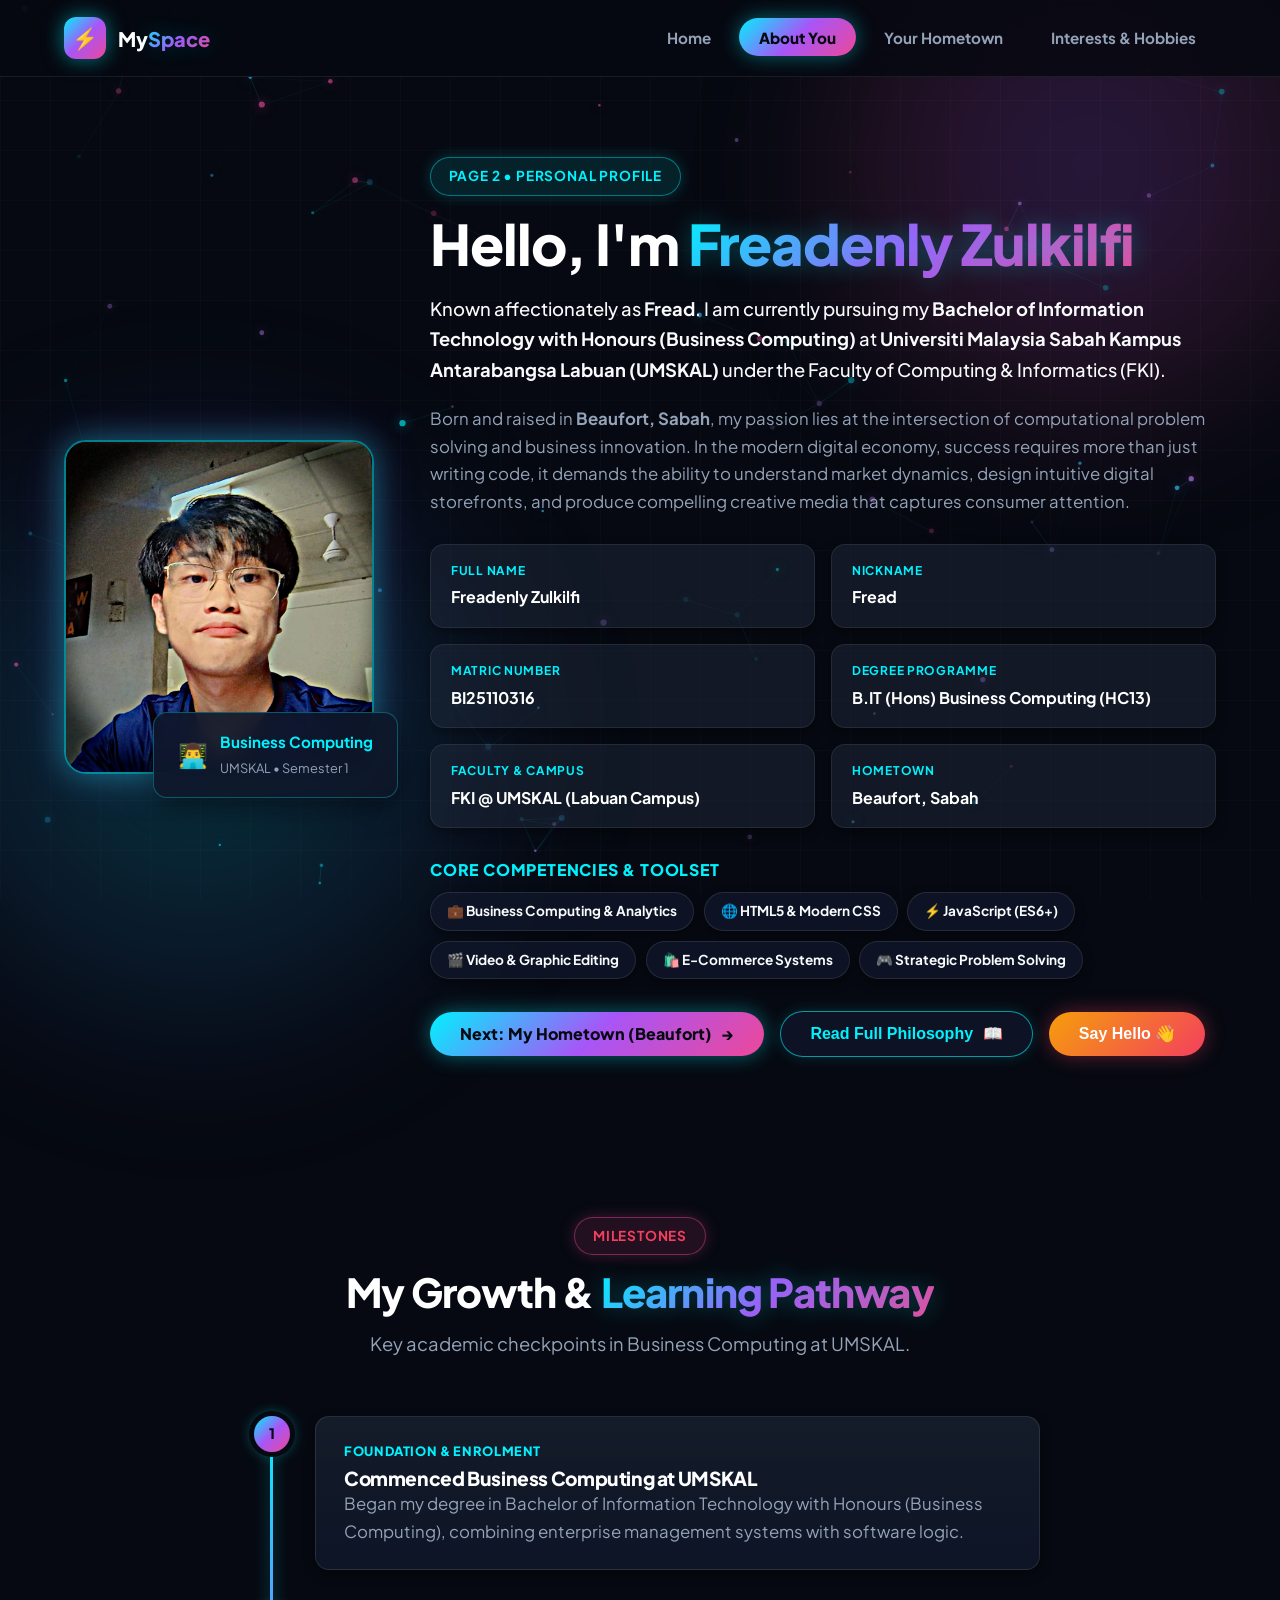
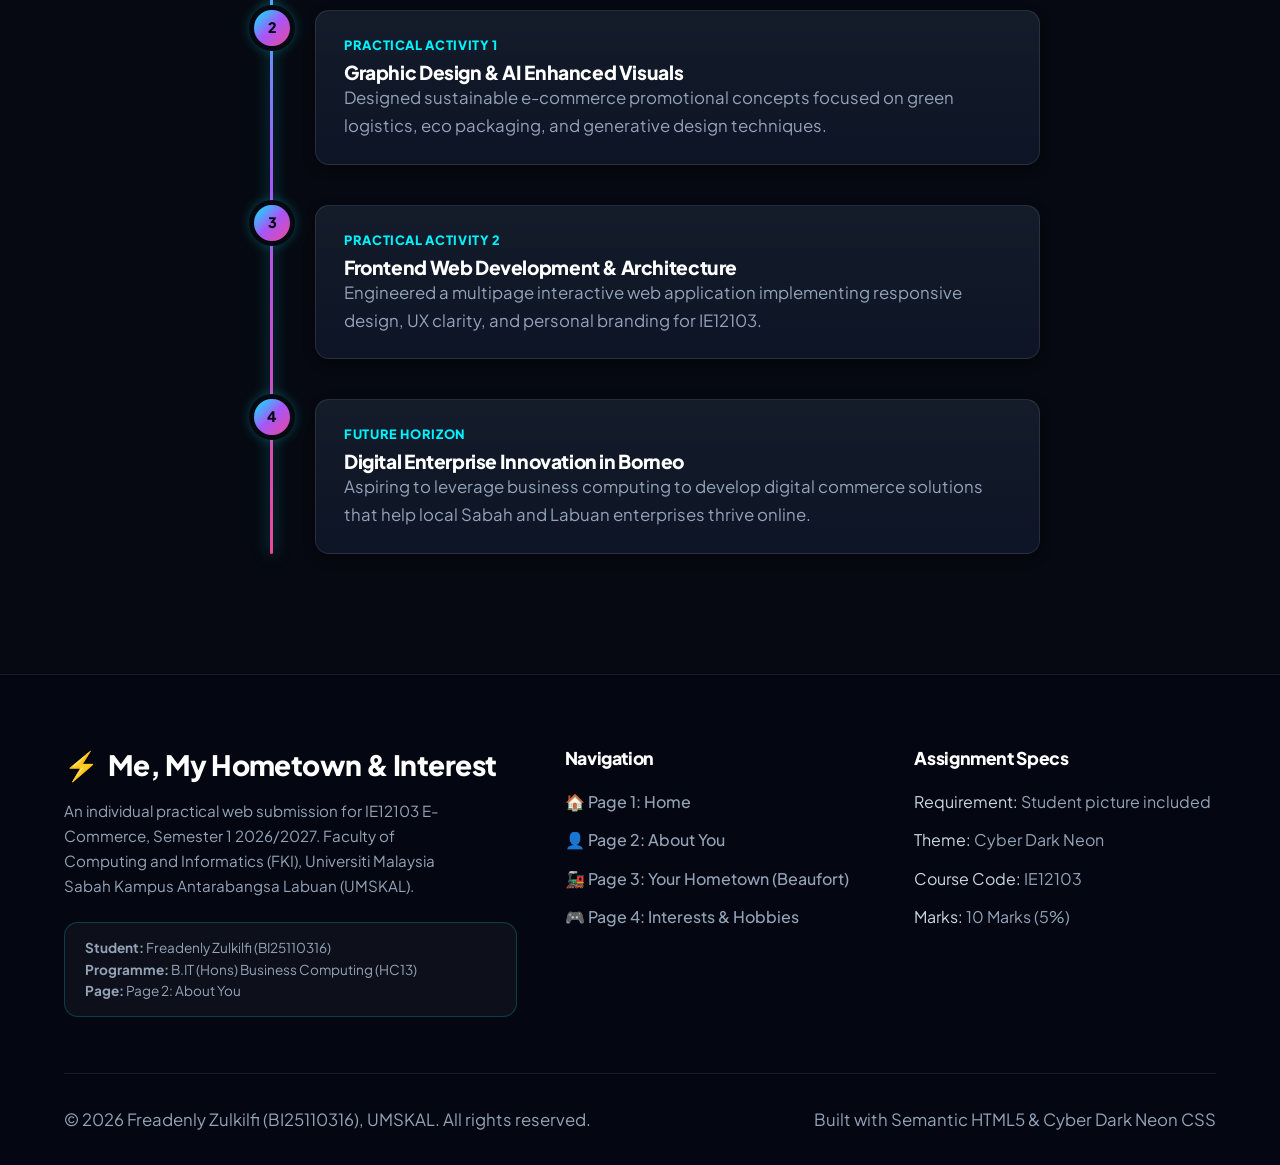
==== about.html @ 7369e057 "feat: resize profile photo to compact modern size, add live interactive cyber particle & constellati" ====
<!DOCTYPE html>
<html lang="en">
<head>
  <meta charset="UTF-8">
  <meta name="viewport" content="width=device-width, initial-scale=1.0">
  <title>About You | Me, My Hometown and Interest: IE12103</title>
  <link rel="stylesheet" href="css/styles.css">
  <link rel="preconnect" href="https://fonts.googleapis.com">
  <link rel="preconnect" href="https://fonts.gstatic.com" crossorigin>
  <link href="https://fonts.googleapis.com/css2?family=Plus+Jakarta+Sans:wght@400;600;700;800&family=Inter:wght@400;500;600;700&display=swap" rel="stylesheet">
</head>
<body>
  <canvas id="cyberCanvas"></canvas>
  <div class="cyber-grid-overlay"></div>

  <!-- Navigation Bar -->
  <header class="site-header">
    <div class="container navbar">
      <a href="index.html" class="brand-logo">
        <span class="logo-icon">⚡</span>
        <span>My<span class="text-gradient">Space</span></span>
      </a>

      <button class="mobile-menu-btn" id="mobileMenuBtn" aria-label="Toggle navigation">☰</button>

      <ul class="nav-links" id="navLinks">
        <li><a href="index.html" class="nav-link">Home</a></li>
        <li><a href="about.html" class="nav-link active">About You</a></li>
        <li><a href="hometown.html" class="nav-link">Your Hometown</a></li>
        <li><a href="hobbies.html" class="nav-link">Interests & Hobbies</a></li>
      </ul>
    </div>
  </header>

  <main>
    <!-- About You Hero Section -->
    <section class="section">
      <div class="container about-hero">
        <!-- Student Photo (Explicit Rubric Requirement) -->
        <div class="about-photo-wrapper">
          <div class="about-photo-frame">
            <img src="images/profile.jpg" alt="Freadenly Zulkilfi Profile Picture" width="480" height="480">
          </div>
          <div class="about-badge-card">
            <span style="font-size: 1.5rem;">👨‍💻</span>
            <div>
              <strong style="font-size: 0.95rem; display: block; color: var(--neon-cyan);">Business Computing</strong>
              <span style="font-size: 0.8rem; color: var(--text-muted);">UMSKAL • Semester 1</span>
            </div>
          </div>
        </div>

        <!-- Student Story & Details -->
        <div class="about-info-content">
          <span class="badge">Page 2 • Personal Profile</span>
          <h1 style="margin: 0.75rem 0 1rem;">Hello, I'm <span class="text-gradient">Freadenly Zulkilfi</span></h1>
          <p style="font-size: 1.15rem; color: var(--text-main); font-weight: 500; margin-bottom: 1.25rem;">
            Known affectionately as <strong>Fread</strong>. I am currently pursuing my <strong>Bachelor of Information Technology with Honours (Business Computing)</strong> 
            at <strong>Universiti Malaysia Sabah Kampus Antarabangsa Labuan (UMSKAL)</strong> under the Faculty of Computing & Informatics (FKI).
          </p>

          <p style="margin-bottom: 1.5rem;">
            Born and raised in <strong>Beaufort, Sabah</strong>, my passion lies at the intersection of computational problem solving and business innovation. 
            In the modern digital economy, success requires more than just writing code, it demands the ability to understand market dynamics, design intuitive digital storefronts, 
            and produce compelling creative media that captures consumer attention.
          </p>

          <!-- Key Student Academic Information Pills -->
          <div class="info-pills">
            <div class="info-pill-item">
              <span class="label">Full Name</span>
              <span class="value">Freadenly Zulkilfi</span>
            </div>
            <div class="info-pill-item">
              <span class="label">Nickname</span>
              <span class="value">Fread</span>
            </div>
            <div class="info-pill-item">
              <span class="label">Matric Number</span>
              <span class="value">BI25110316</span>
            </div>
            <div class="info-pill-item">
              <span class="label">Degree Programme</span>
              <span class="value">B.IT (Hons) Business Computing (HC13)</span>
            </div>
            <div class="info-pill-item">
              <span class="label">Faculty & Campus</span>
              <span class="value">FKI @ UMSKAL (Labuan Campus)</span>
            </div>
            <div class="info-pill-item">
              <span class="label">Hometown</span>
              <span class="value">Beaufort, Sabah</span>
            </div>
          </div>

          <!-- Skills & Toolset Badges -->
          <div style="margin-bottom: 2rem;">
            <h4 style="font-size: 1rem; text-transform: uppercase; letter-spacing: 0.05em; color: var(--neon-cyan); margin-bottom: 0.5rem;">Core Competencies & Toolset</h4>
            <div class="skills-tags">
              <span class="skill-tag">💼 Business Computing & Analytics</span>
              <span class="skill-tag">🌐 HTML5 & Modern CSS</span>
              <span class="skill-tag">⚡ JavaScript (ES6+)</span>
              <span class="skill-tag">🎬 Video & Graphic Editing</span>
              <span class="skill-tag">🛍️ E-Commerce Systems</span>
              <span class="skill-tag">🎮 Strategic Problem Solving</span>
            </div>
          </div>

          <!-- Interactive Action Buttons -->
          <div class="btn-group">
            <a href="hometown.html" class="btn btn-primary">
              <span>Next: My Hometown (Beaufort)</span>
              <span>→</span>
            </a>
            <button class="btn btn-secondary" data-modal-target="studentBioModal">
              <span>Read Full Philosophy</span>
              <span>📖</span>
            </button>
            <button class="btn btn-coral" data-toast="Hello from Freadenly! Proceed to Page 3 to see Beaufort, Sabah.">
              <span>Say Hello 👋</span>
            </button>
          </div>
        </div>
      </div>
    </section>

    <!-- Academic Pathway at UMSKAL -->
    <section class="section">
      <div class="container">
        <div class="section-header">
          <span class="badge badge-coral">Milestones</span>
          <h2>My Growth & <span class="text-gradient">Learning Pathway</span></h2>
          <p>Key academic checkpoints in Business Computing at UMSKAL.</p>
        </div>

        <div class="timeline">
          <div class="timeline-item">
            <div class="timeline-icon">1</div>
            <div class="timeline-card">
              <div class="year">Foundation & Enrolment</div>
              <h4>Commenced Business Computing at UMSKAL</h4>
              <p>Began my degree in Bachelor of Information Technology with Honours (Business Computing), combining enterprise management systems with software logic.</p>
            </div>
          </div>

          <div class="timeline-item">
            <div class="timeline-icon">2</div>
            <div class="timeline-card">
              <div class="year">Practical Activity 1</div>
              <h4>Graphic Design & AI Enhanced Visuals</h4>
              <p>Designed sustainable e-commerce promotional concepts focused on green logistics, eco packaging, and generative design techniques.</p>
            </div>
          </div>

          <div class="timeline-item">
            <div class="timeline-icon">3</div>
            <div class="timeline-card">
              <div class="year">Practical Activity 2</div>
              <h4>Frontend Web Development & Architecture</h4>
              <p>Engineered a multipage interactive web application implementing responsive design, UX clarity, and personal branding for IE12103.</p>
            </div>
          </div>

          <div class="timeline-item">
            <div class="timeline-icon">4</div>
            <div class="timeline-card">
              <div class="year">Future Horizon</div>
              <h4>Digital Enterprise Innovation in Borneo</h4>
              <p>Aspiring to leverage business computing to develop digital commerce solutions that help local Sabah and Labuan enterprises thrive online.</p>
            </div>
          </div>
        </div>
      </div>
    </section>
  </main>

  <!-- Interactive Modal for Full Philosophy -->
  <div class="modal-overlay" id="studentBioModal">
    <div class="modal-content">
      <button class="modal-close-btn" aria-label="Close modal">×</button>
      <span class="badge badge-cyan">Personal Philosophy</span>
      <h3 style="margin: 1rem 0 0.75rem;">Business Computing Vision</h3>
      <p style="margin-bottom: 1rem; color: var(--text-muted);">
        "Technology achieves its highest value when it directly solves human needs and empowers economic opportunities."
      </p>
      <p style="margin-bottom: 1.5rem; color: var(--text-muted);">
        As a Business Computing student at UMSKAL, I believe that building exceptional e-commerce platforms is about fusing efficient technical code with compelling visual design and intuitive user flows.
      </p>
      <div class="btn-group">
        <a href="hometown.html" class="btn btn-primary btn-sm">Proceed to Hometown Page</a>
        <button class="btn btn-secondary btn-sm" data-modal-close>Close</button>
      </div>
    </div>
  </div>

  <!-- Global Footer -->
  <footer class="site-footer">
    <div class="container">
      <div class="footer-grid">
        <div class="footer-brand">
          <h3><span>⚡</span> Me, My Hometown & Interest</h3>
          <p>
            An individual practical web submission for IE12103 E-Commerce, Semester 1 2026/2027. 
            Faculty of Computing and Informatics (FKI), Universiti Malaysia Sabah Kampus Antarabangsa Labuan (UMSKAL).
          </p>
          <div class="footer-meta-pill">
            <strong>Student:</strong> Freadenly Zulkilfi (BI25110316)<br>
            <strong>Programme:</strong> B.IT (Hons) Business Computing (HC13)<br>
            <strong>Page:</strong> Page 2: About You
          </div>
        </div>

        <div class="footer-col">
          <h4>Navigation</h4>
          <ul class="footer-links">
            <li><a href="index.html">🏠 Page 1: Home</a></li>
            <li><a href="about.html">👤 Page 2: About You</a></li>
            <li><a href="hometown.html">🚂 Page 3: Your Hometown (Beaufort)</a></li>
            <li><a href="hobbies.html">🎮 Page 4: Interests & Hobbies</a></li>
          </ul>
        </div>

        <div class="footer-col">
          <h4>Assignment Specs</h4>
          <ul class="footer-links">
            <li><span style="color:#cbd5e1;">Requirement:</span> Student picture included</li>
            <li><span style="color:#cbd5e1;">Theme:</span> Cyber Dark Neon</li>
            <li><span style="color:#cbd5e1;">Course Code:</span> IE12103</li>
            <li><span style="color:#cbd5e1;">Marks:</span> 10 Marks (5%)</li>
          </ul>
        </div>
      </div>

      <div class="footer-bottom">
        <p>&copy; 2026 Freadenly Zulkilfi (BI25110316), UMSKAL. All rights reserved.</p>
        <p>Built with Semantic HTML5 & Cyber Dark Neon CSS</p>
      </div>
    </div>
  </footer>

  <script src="js/main.js"></script>
</body>
</html>
---- css/styles.css ----
/* ==========================================================================
   IE12103 E-COMMERCE: PRACTICAL ACTIVITY 2
   Topic: "Me, My Hometown and Interest"
   Theme: Cyber Dark Neon
   ========================================================================== */

/* --- CSS Variables & Theme Configuration --- */
:root {
  --bg-page: #060911;
  --bg-surface: #0f172a;
  --bg-surface-elevated: #1e293b;
  --bg-card: rgba(15, 23, 42, 0.75);
  --bg-subtle: rgba(255, 255, 255, 0.04);
  
  --text-main: #f8fafc;
  --text-muted: #94a3b8;
  --text-dim: #64748b;
  --text-white: #ffffff;
  
  --border-color: rgba(255, 255, 255, 0.1);
  --border-glow: rgba(0, 242, 254, 0.3);

  /* Neon Accent Colors */
  --neon-cyan: #00f2fe;
  --neon-blue: #38bdf8;
  --neon-purple: #c084fc;
  --neon-pink: #f43f5e;
  --neon-magenta: #ec4899;
  --neon-green: #10b981;
  --neon-amber: #fbbf24;

  /* Neon Gradients */
  --gradient-main: linear-gradient(135deg, #00f2fe 0%, #a855f7 50%, #ec4899 100%);
  --gradient-cyan-purple: linear-gradient(135deg, #00f2fe 0%, #8b5cf6 100%);
  --gradient-warm: linear-gradient(135deg, #f59e0b 0%, #f43f5e 100%);
  --gradient-cool: linear-gradient(135deg, #06b6d4 0%, #3b82f6 100%);
  --gradient-card: linear-gradient(180deg, rgba(30, 41, 59, 0.6) 0%, rgba(15, 23, 42, 0.85) 100%);

  /* Glowing Shadows */
  --shadow-sm: 0 4px 12px rgba(0, 0, 0, 0.4);
  --shadow-md: 0 10px 30px -5px rgba(0, 0, 0, 0.6);
  --shadow-lg: 0 20px 40px -10px rgba(0, 0, 0, 0.8);
  --glow-cyan: 0 0 25px rgba(0, 242, 254, 0.4);
  --glow-pink: 0 0 25px rgba(236, 72, 153, 0.4);
  --glow-purple: 0 0 25px rgba(168, 85, 247, 0.4);

  --radius-sm: 8px;
  --radius-md: 14px;
  --radius-lg: 22px;
  --radius-full: 9999px;

  --transition-fast: 0.2s cubic-bezier(0.4, 0, 0.2, 1);
  --transition-smooth: 0.35s cubic-bezier(0.16, 1, 0.3, 1);
}

/* --- Universal Reset & Box Sizing --- */
*, *::before, *::after {
  box-sizing: border-box;
  margin: 0;
  padding: 0;
}

html {
  scroll-behavior: smooth;
  font-size: 16px;
}

body {
  font-family: 'Plus Jakarta Sans', 'Inter', -apple-system, BlinkMacSystemFont, 'Segoe UI', Roboto, sans-serif;
  background-color: var(--bg-page);
  color: var(--text-main);
  line-height: 1.65;
  overflow-x: hidden;
  position: relative;
  min-height: 100vh;
  display: flex;
  flex-direction: column;
}

/* Glowing Neon Nebula Background Atmosphere (Live Pulsing & Drifting) */
body::before {
  content: "";
  position: fixed;
  top: -12vw;
  right: -10vw;
  width: 50vw;
  height: 50vw;
  background: radial-gradient(circle, rgba(168, 85, 247, 0.22) 0%, rgba(236, 72, 153, 0.12) 45%, transparent 70%);
  border-radius: 50%;
  z-index: -1;
  pointer-events: none;
  filter: blur(60px);
  animation: pulseNebula1 12s ease-in-out infinite alternate;
}

body::after {
  content: "";
  position: fixed;
  bottom: -15vw;
  left: -12vw;
  width: 55vw;
  height: 55vw;
  background: radial-gradient(circle, rgba(0, 242, 254, 0.2) 0%, rgba(59, 130, 246, 0.1) 50%, transparent 70%);
  border-radius: 50%;
  z-index: -1;
  pointer-events: none;
  filter: blur(70px);
  animation: pulseNebula2 16s ease-in-out infinite alternate;
}

@keyframes pulseNebula1 {
  0% { transform: scale(1) translate(0, 0); opacity: 0.8; }
  50% { transform: scale(1.15) translate(-3vw, 2vw); opacity: 1; }
  100% { transform: scale(0.95) translate(2vw, -2vw); opacity: 0.85; }
}

@keyframes pulseNebula2 {
  0% { transform: scale(1) translate(0, 0); opacity: 0.75; }
  50% { transform: scale(1.2) translate(3vw, -2vw); opacity: 1; }
  100% { transform: scale(0.9) translate(-2vw, 3vw); opacity: 0.8; }
}

/* Interactive Live Canvas Background */
#cyberCanvas {
  position: fixed;
  top: 0;
  left: 0;
  width: 100vw;
  height: 100vh;
  z-index: -1;
  pointer-events: none;
}

/* Subtle Cyber Grid Matrix Texture */
.cyber-grid-overlay {
  position: fixed;
  inset: 0;
  background-image: 
    linear-gradient(rgba(255, 255, 255, 0.02) 1px, transparent 1px),
    linear-gradient(90deg, rgba(255, 255, 255, 0.02) 1px, transparent 1px);
  background-size: 50px 50px;
  z-index: -1;
  pointer-events: none;
}

/* --- Typography --- */
h1, h2, h3, h4, h5, h6 {
  color: var(--text-white);
  font-weight: 800;
  line-height: 1.25;
  letter-spacing: -0.02em;
}

h1 { font-size: clamp(2.2rem, 5vw, 3.5rem); }
h2 { font-size: clamp(1.8rem, 3.5vw, 2.5rem); }
h3 { font-size: clamp(1.3rem, 2.5vw, 1.75rem); }
h4 { font-size: 1.2rem; }

p {
  color: var(--text-muted);
  font-size: 1.05rem;
}

a {
  color: inherit;
  text-decoration: none;
}

img {
  max-width: 100%;
  height: auto;
  display: block;
}

/* Glowing Neon Text Highlights */
.text-gradient {
  background: var(--gradient-main);
  -webkit-background-clip: text;
  -webkit-text-fill-color: transparent;
  display: inline-block;
  text-shadow: 0 0 25px rgba(0, 242, 254, 0.3);
}

.text-gradient-warm {
  background: var(--gradient-warm);
  -webkit-background-clip: text;
  -webkit-text-fill-color: transparent;
  display: inline-block;
  text-shadow: 0 0 25px rgba(244, 63, 94, 0.3);
}

/* --- Layout & Container --- */
.container {
  width: 100%;
  max-width: 1200px;
  margin-left: auto;
  margin-right: auto;
  padding-left: 1.5rem;
  padding-right: 1.5rem;
}

.section {
  padding: 5rem 0;
  position: relative;
}

.section-tight {
  padding: 3rem 0;
}

.section-header {
  text-align: center;
  max-width: 720px;
  margin: 0 auto 3.5rem;
}

.section-header .badge {
  margin-bottom: 0.75rem;
}

.section-header p {
  margin-top: 0.75rem;
  font-size: 1.15rem;
  color: var(--text-muted);
}

/* Neon Pill Badges */
.badge {
  display: inline-flex;
  align-items: center;
  gap: 0.5rem;
  padding: 0.45rem 1.1rem;
  border-radius: var(--radius-full);
  font-size: 0.85rem;
  font-weight: 700;
  text-transform: uppercase;
  letter-spacing: 0.06em;
  background: rgba(0, 242, 254, 0.1);
  color: var(--neon-cyan);
  border: 1px solid rgba(0, 242, 254, 0.4);
  box-shadow: 0 0 15px rgba(0, 242, 254, 0.2);
}

.badge-coral {
  background: rgba(236, 72, 153, 0.12);
  color: var(--neon-pink);
  border-color: rgba(236, 72, 153, 0.45);
  box-shadow: 0 0 15px rgba(236, 72, 153, 0.25);
}

.badge-cyan {
  background: rgba(168, 85, 247, 0.12);
  color: var(--neon-purple);
  border-color: rgba(168, 85, 247, 0.45);
  box-shadow: 0 0 15px rgba(168, 85, 247, 0.25);
}

/* --- Buttons (Neon Theme) --- */
.btn {
  display: inline-flex;
  align-items: center;
  justify-content: center;
  gap: 0.6rem;
  padding: 0.85rem 1.85rem;
  border-radius: var(--radius-full);
  font-size: 1rem;
  font-weight: 700;
  cursor: pointer;
  border: none;
  transition: all var(--transition-smooth);
  text-decoration: none;
  line-height: 1;
}

.btn-primary {
  background: var(--gradient-main);
  color: #060911;
  font-weight: 800;
  box-shadow: 0 0 20px rgba(0, 242, 254, 0.4);
}

.btn-primary:hover {
  transform: translateY(-3px) scale(1.02);
  box-shadow: 0 0 35px rgba(236, 72, 153, 0.6);
  color: #060911;
}

.btn-secondary {
  background: rgba(15, 23, 42, 0.8);
  color: var(--neon-cyan);
  border: 1px solid rgba(0, 242, 254, 0.6);
  box-shadow: 0 0 15px rgba(0, 242, 254, 0.15);
  backdrop-filter: blur(8px);
}

.btn-secondary:hover {
  background: rgba(0, 242, 254, 0.15);
  color: var(--text-white);
  border-color: var(--neon-cyan);
  transform: translateY(-3px);
  box-shadow: 0 0 25px rgba(0, 242, 254, 0.4);
}

.btn-coral {
  background: var(--gradient-warm);
  color: #ffffff;
  box-shadow: 0 0 20px rgba(244, 63, 94, 0.4);
}

.btn-coral:hover {
  transform: translateY(-3px) scale(1.02);
  box-shadow: 0 0 35px rgba(244, 63, 94, 0.7);
  color: #ffffff;
}

.btn-outline-white {
  background: rgba(255, 255, 255, 0.05);
  backdrop-filter: blur(8px);
  color: var(--text-white);
  border: 1px solid rgba(255, 255, 255, 0.25);
}

.btn-outline-white:hover {
  background: rgba(255, 255, 255, 0.15);
  border-color: var(--neon-cyan);
  color: var(--neon-cyan);
  box-shadow: 0 0 20px rgba(0, 242, 254, 0.3);
  transform: translateY(-3px);
}

.btn-sm {
  padding: 0.55rem 1.25rem;
  font-size: 0.875rem;
}

.btn-group {
  display: flex;
  flex-wrap: wrap;
  gap: 1rem;
  align-items: center;
}

/* Interactive Filter Buttons (Neon Pills) */
.filter-bar {
  display: flex;
  flex-wrap: wrap;
  justify-content: center;
  gap: 0.75rem;
  margin-bottom: 2.5rem;
}

.filter-btn {
  padding: 0.65rem 1.4rem;
  border-radius: var(--radius-full);
  background: rgba(15, 23, 42, 0.8);
  border: 1px solid rgba(255, 255, 255, 0.12);
  color: var(--text-muted);
  font-weight: 700;
  font-size: 0.92rem;
  cursor: pointer;
  transition: all var(--transition-fast);
  backdrop-filter: blur(8px);
}

.filter-btn:hover {
  color: var(--neon-cyan);
  border-color: rgba(0, 242, 254, 0.5);
  box-shadow: 0 0 15px rgba(0, 242, 254, 0.2);
  transform: translateY(-2px);
}

.filter-btn.active {
  background: var(--gradient-main);
  color: #060911;
  font-weight: 800;
  border-color: transparent;
  box-shadow: 0 0 25px rgba(0, 242, 254, 0.5);
  transform: translateY(-2px);
}

/* --- Header & Navigation Bar (Dark Glassmorphism) --- */
.site-header {
  position: sticky;
  top: 0;
  z-index: 1000;
  background: rgba(6, 9, 17, 0.85);
  backdrop-filter: blur(20px);
  -webkit-backdrop-filter: blur(20px);
  border-bottom: 1px solid rgba(255, 255, 255, 0.08);
  transition: all var(--transition-fast);
}

.navbar {
  display: flex;
  align-items: center;
  justify-content: space-between;
  height: 4.75rem;
}

.brand-logo {
  display: flex;
  align-items: center;
  gap: 0.75rem;
  font-weight: 800;
  font-size: 1.25rem;
  color: var(--text-white);
}

.logo-icon {
  width: 42px;
  height: 42px;
  border-radius: 12px;
  background: var(--gradient-main);
  display: flex;
  align-items: center;
  justify-content: center;
  color: #060911;
  font-size: 1.3rem;
  box-shadow: 0 0 20px rgba(0, 242, 254, 0.5);
}

.nav-links {
  display: flex;
  list-style: none;
  align-items: center;
  gap: 0.5rem;
}

.nav-link {
  padding: 0.6rem 1.25rem;
  border-radius: var(--radius-full);
  font-weight: 700;
  font-size: 0.95rem;
  color: var(--text-muted);
  transition: all var(--transition-fast);
  position: relative;
}

.nav-link:hover {
  color: var(--neon-cyan);
  background: rgba(0, 242, 254, 0.08);
}

/* Active Nav State */
.nav-link.active {
  color: #060911;
  font-weight: 800;
  background: var(--gradient-main);
  box-shadow: 0 0 20px rgba(0, 242, 254, 0.4);
}

.mobile-menu-btn {
  display: none;
  background: none;
  border: none;
  cursor: pointer;
  padding: 0.5rem;
  font-size: 1.5rem;
  color: var(--neon-cyan);
}

/* --- Hero Banner (Home Page) --- */
.hero {
  position: relative;
  padding: 6rem 0 5rem;
  overflow: hidden;
}

.hero-grid {
  display: grid;
  grid-template-columns: 1.15fr 0.85fr;
  gap: 3.5rem;
  align-items: center;
}

.hero-content h1 {
  margin-bottom: 1.25rem;
}

.hero-subtitle {
  font-size: 1.2rem;
  color: var(--text-muted);
  margin-bottom: 2rem;
  max-width: 540px;
}

.hero-tags {
  display: flex;
  flex-wrap: wrap;
  gap: 0.6rem;
  margin-bottom: 2rem;
}

.hero-visual {
  position: relative;
}

.hero-image-wrapper {
  position: relative;
  border-radius: var(--radius-lg);
  overflow: hidden;
  box-shadow: 0 0 30px rgba(0, 242, 254, 0.25), var(--shadow-lg);
  border: 1px solid rgba(0, 242, 254, 0.3);
  transform: perspective(1000px) rotateY(-4deg) rotateX(2deg);
  transition: transform var(--transition-smooth), box-shadow var(--transition-smooth);
}

.hero-image-wrapper:hover {
  transform: perspective(1000px) rotateY(0deg) rotateX(0deg) scale(1.02);
  box-shadow: 0 0 45px rgba(236, 72, 153, 0.4);
}

.hero-image-wrapper img {
  width: 100%;
  height: 420px;
  object-fit: cover;
}

.floating-stat-card {
  position: absolute;
  background: rgba(15, 23, 42, 0.88);
  backdrop-filter: blur(14px);
  padding: 1rem 1.4rem;
  border-radius: var(--radius-md);
  border: 1px solid rgba(0, 242, 254, 0.3);
  box-shadow: 0 0 20px rgba(0, 242, 254, 0.2);
  display: flex;
  align-items: center;
  gap: 0.85rem;
  animation: float 4s ease-in-out infinite alternate;
}

.floating-stat-card.bottom-left {
  bottom: -1.5rem;
  left: -1.5rem;
}

.floating-stat-card.top-right {
  top: -1.5rem;
  right: -1.5rem;
  animation-delay: 2s;
}

.floating-icon {
  width: 44px;
  height: 44px;
  border-radius: 10px;
  background: var(--gradient-main);
  display: flex;
  align-items: center;
  justify-content: center;
  font-size: 1.3rem;
  color: #060911;
}

@keyframes float {
  0% { transform: translateY(0px); }
  100% { transform: translateY(-10px); }
}

/* --- Cards & Dark Glassmorphism Grids --- */
.card-grid {
  display: grid;
  grid-template-columns: repeat(auto-fit, minmax(320px, 1fr));
  gap: 2rem;
}

.card-grid-3 {
  display: grid;
  grid-template-columns: repeat(3, 1fr);
  gap: 2rem;
}

.card {
  background: var(--gradient-card);
  border-radius: var(--radius-lg);
  border: 1px solid var(--border-color);
  overflow: hidden;
  box-shadow: var(--shadow-sm);
  transition: all var(--transition-smooth);
  display: flex;
  flex-direction: column;
}

.card:hover {
  transform: translateY(-8px);
  box-shadow: 0 0 30px rgba(0, 242, 254, 0.25);
  border-color: rgba(0, 242, 254, 0.5);
}

.card-image-box {
  position: relative;
  overflow: hidden;
  height: 220px;
}

.card-image-box img {
  width: 100%;
  height: 100%;
  object-fit: cover;
  transition: transform 0.5s ease;
}

.card:hover .card-image-box img {
  transform: scale(1.08);
}

.card-badge {
  position: absolute;
  top: 1rem;
  right: 1rem;
  background: rgba(6, 9, 17, 0.85);
  backdrop-filter: blur(8px);
  color: var(--neon-cyan);
  padding: 0.35rem 0.85rem;
  border-radius: var(--radius-full);
  font-size: 0.75rem;
  font-weight: 700;
  text-transform: uppercase;
  border: 1px solid rgba(0, 242, 254, 0.4);
}

.card-body {
  padding: 1.75rem;
  display: flex;
  flex-direction: column;
  flex-grow: 1;
}

.card-body h3 {
  margin-bottom: 0.75rem;
}

.card-body p {
  margin-bottom: 1.5rem;
  flex-grow: 1;
}

.card-footer {
  margin-top: auto;
  display: flex;
  align-items: center;
  justify-content: space-between;
  border-top: 1px solid var(--border-color);
  padding-top: 1.25rem;
}

/* Feature Showcase Cards (Home Page) */
.feature-portal-grid {
  display: grid;
  grid-template-columns: repeat(3, 1fr);
  gap: 2rem;
}

.portal-card {
  background: var(--gradient-card);
  border-radius: var(--radius-lg);
  padding: 2.25rem;
  border: 1px solid var(--border-color);
  position: relative;
  overflow: hidden;
  transition: all var(--transition-smooth);
  display: flex;
  flex-direction: column;
}

.portal-card::before {
  content: "";
  position: absolute;
  top: 0;
  left: 0;
  right: 0;
  height: 4px;
  background: var(--gradient-main);
  opacity: 0.4;
  transition: opacity var(--transition-fast), box-shadow var(--transition-fast);
}

.portal-card:hover {
  transform: translateY(-8px);
  box-shadow: 0 0 30px rgba(0, 242, 254, 0.25);
  border-color: rgba(0, 242, 254, 0.4);
}

.portal-card:hover::before {
  opacity: 1;
  box-shadow: 0 0 15px rgba(0, 242, 254, 0.8);
}

.portal-icon {
  width: 58px;
  height: 58px;
  border-radius: 16px;
  display: flex;
  align-items: center;
  justify-content: center;
  font-size: 1.8rem;
  margin-bottom: 1.5rem;
  background: rgba(0, 242, 254, 0.1);
  color: var(--neon-cyan);
  border: 1px solid rgba(0, 242, 254, 0.3);
  box-shadow: 0 0 15px rgba(0, 242, 254, 0.2);
  transition: transform var(--transition-fast);
}

.portal-card:hover .portal-icon {
  transform: scale(1.1) rotate(5deg);
}

.portal-card h3 {
  margin-bottom: 0.75rem;
}

.portal-card p {
  margin-bottom: 1.5rem;
  font-size: 0.95rem;
}

/* --- About You Page Layout (Sleek Profile Size) --- */
.about-hero {
  display: grid;
  grid-template-columns: 310px 1fr;
  gap: 3.5rem;
  align-items: center;
}

.about-photo-wrapper {
  position: relative;
  max-width: 310px;
  width: 100%;
  margin: 0 auto;
}

.about-photo-frame {
  position: relative;
  border-radius: var(--radius-lg);
  overflow: hidden;
  box-shadow: 0 0 30px rgba(0, 242, 254, 0.35), 0 0 50px rgba(168, 85, 247, 0.2);
  border: 2px solid rgba(0, 242, 254, 0.5);
  transition: transform var(--transition-smooth), box-shadow var(--transition-smooth);
}

.about-photo-frame:hover {
  transform: translateY(-4px) scale(1.02);
  box-shadow: 0 0 40px rgba(236, 72, 153, 0.5);
}

.about-photo-frame img {
  width: 100%;
  height: 330px;
  object-fit: cover;
}

.about-badge-card {
  position: absolute;
  bottom: -1.5rem;
  right: -1.5rem;
  background: rgba(15, 23, 42, 0.9);
  padding: 1rem 1.5rem;
  border-radius: var(--radius-md);
  box-shadow: var(--shadow-md);
  border: 1px solid rgba(0, 242, 254, 0.3);
  display: flex;
  align-items: center;
  gap: 0.75rem;
  backdrop-filter: blur(12px);
}

.info-pills {
  display: grid;
  grid-template-columns: repeat(2, 1fr);
  gap: 1rem;
  margin: 1.75rem 0 2rem;
}

.info-pill-item {
  background: rgba(30, 41, 59, 0.5);
  padding: 1rem 1.25rem;
  border-radius: var(--radius-md);
  border: 1px solid rgba(255, 255, 255, 0.08);
  box-shadow: var(--shadow-sm);
  display: flex;
  flex-direction: column;
  transition: border-color var(--transition-fast);
}

.info-pill-item:hover {
  border-color: rgba(0, 242, 254, 0.4);
}

.info-pill-item .label {
  font-size: 0.75rem;
  text-transform: uppercase;
  color: var(--neon-cyan);
  font-weight: 700;
  letter-spacing: 0.06em;
  margin-bottom: 0.25rem;
}

.info-pill-item .value {
  font-weight: 700;
  color: var(--text-white);
  font-size: 1rem;
}

.skills-tags {
  display: flex;
  flex-wrap: wrap;
  gap: 0.6rem;
  margin-top: 0.75rem;
}

.skill-tag {
  background: rgba(15, 23, 42, 0.8);
  padding: 0.45rem 1rem;
  border-radius: var(--radius-full);
  font-size: 0.85rem;
  font-weight: 700;
  color: var(--text-main);
  border: 1px solid rgba(255, 255, 255, 0.1);
  box-shadow: var(--shadow-sm);
  display: inline-flex;
  align-items: center;
  gap: 0.4rem;
  transition: all var(--transition-fast);
}

.skill-tag:hover {
  border-color: var(--neon-pink);
  color: var(--neon-pink);
  box-shadow: 0 0 15px rgba(236, 72, 153, 0.3);
}

/* Timeline / Milestones */
.timeline {
  position: relative;
  max-width: 800px;
  margin: 0 auto;
}

.timeline::before {
  content: "";
  position: absolute;
  left: 30px;
  top: 0;
  bottom: 0;
  width: 3px;
  background: var(--gradient-main);
  border-radius: 3px;
  box-shadow: 0 0 15px rgba(0, 242, 254, 0.5);
}

.timeline-item {
  position: relative;
  padding-left: 75px;
  margin-bottom: 2.5rem;
}

.timeline-icon {
  position: absolute;
  left: 14px;
  top: 0;
  width: 36px;
  height: 36px;
  border-radius: 50%;
  background: var(--gradient-main);
  color: #060911;
  display: flex;
  align-items: center;
  justify-content: center;
  font-weight: 800;
  font-size: 0.9rem;
  box-shadow: 0 0 0 5px var(--bg-page), 0 0 15px rgba(0, 242, 254, 0.6);
}

.timeline-card {
  background: var(--gradient-card);
  padding: 1.5rem 1.75rem;
  border-radius: var(--radius-md);
  border: 1px solid var(--border-color);
  box-shadow: var(--shadow-sm);
  transition: border-color var(--transition-fast);
}

.timeline-card:hover {
  border-color: rgba(168, 85, 247, 0.4);
}

.timeline-card .year {
  font-size: 0.8rem;
  font-weight: 800;
  color: var(--neon-cyan);
  text-transform: uppercase;
  margin-bottom: 0.25rem;
  letter-spacing: 0.05em;
}

/* --- Hometown Gallery & Highlights --- */
.hometown-hero-banner {
  border-radius: var(--radius-lg);
  overflow: hidden;
  position: relative;
  height: 440px;
  margin-bottom: 4rem;
  box-shadow: 0 0 35px rgba(0, 242, 254, 0.2), var(--shadow-lg);
  border: 1px solid rgba(0, 242, 254, 0.3);
}

.hometown-hero-banner img {
  width: 100%;
  height: 100%;
  object-fit: cover;
}

.hometown-hero-overlay {
  position: absolute;
  inset: 0;
  background: linear-gradient(180deg, rgba(6, 9, 17, 0.2) 0%, rgba(6, 9, 17, 0.9) 100%);
  display: flex;
  flex-direction: column;
  justify-content: flex-end;
  padding: 3rem;
  color: var(--text-white);
}

.hometown-hero-overlay h1 {
  color: var(--text-white);
  margin-bottom: 0.5rem;
}

.hometown-hero-overlay p {
  color: rgba(255, 255, 255, 0.85);
  max-width: 650px;
  font-size: 1.15rem;
}

/* Hometown Grid */
.gallery-grid {
  display: grid;
  grid-template-columns: repeat(auto-fill, minmax(340px, 1fr));
  gap: 2rem;
}

.gallery-item {
  background: var(--gradient-card);
  border-radius: var(--radius-lg);
  overflow: hidden;
  border: 1px solid var(--border-color);
  box-shadow: var(--shadow-sm);
  transition: all var(--transition-smooth);
  display: flex;
  flex-direction: column;
}

.gallery-item:hover {
  transform: translateY(-8px);
  box-shadow: 0 0 30px rgba(0, 242, 254, 0.25);
  border-color: rgba(0, 242, 254, 0.4);
}

.gallery-thumb {
  height: 230px;
  overflow: hidden;
  position: relative;
}

.gallery-thumb img {
  width: 100%;
  height: 100%;
  object-fit: cover;
  transition: transform 0.5s ease;
}

.gallery-item:hover .gallery-thumb img {
  transform: scale(1.1);
}

.gallery-info {
  padding: 1.5rem;
  flex-grow: 1;
  display: flex;
  flex-direction: column;
}

.gallery-info h4 {
  font-size: 1.2rem;
  margin-bottom: 0.5rem;
}

.gallery-info p {
  font-size: 0.95rem;
  margin-bottom: 1.25rem;
  flex-grow: 1;
}

/* Quick Facts Callout Box (Dark Neon Cyber Grid) */
.facts-box {
  background: linear-gradient(135deg, rgba(15, 23, 42, 0.9) 0%, rgba(30, 27, 75, 0.95) 100%);
  border-radius: var(--radius-lg);
  padding: 3rem;
  color: var(--text-white);
  margin: 4rem 0;
  box-shadow: 0 0 40px rgba(168, 85, 247, 0.25), var(--shadow-lg);
  border: 1px solid rgba(168, 85, 247, 0.35);
  position: relative;
  overflow: hidden;
}

.facts-box::before {
  content: "";
  position: absolute;
  top: 0;
  left: 0;
  right: 0;
  height: 3px;
  background: var(--gradient-main);
  box-shadow: 0 0 20px rgba(0, 242, 254, 0.8);
}

.facts-box h2 {
  color: var(--text-white);
  margin-bottom: 1rem;
}

.facts-box p {
  color: var(--text-muted);
  margin-bottom: 2rem;
}

.facts-grid {
  display: grid;
  grid-template-columns: repeat(auto-fit, minmax(200px, 1fr));
  gap: 1.5rem;
}

.fact-card {
  background: rgba(15, 23, 42, 0.6);
  backdrop-filter: blur(8px);
  padding: 1.5rem;
  border-radius: var(--radius-md);
  border: 1px solid rgba(255, 255, 255, 0.1);
  transition: border-color var(--transition-fast);
}

.fact-card:hover {
  border-color: var(--neon-cyan);
}

.fact-card .number {
  font-size: 2rem;
  font-weight: 800;
  color: var(--neon-cyan);
  display: block;
  text-shadow: 0 0 15px rgba(0, 242, 254, 0.5);
}

.fact-card .desc {
  font-size: 0.9rem;
  color: var(--text-muted);
}

/* --- Hobbies & Interests Page --- */
.hobbies-hero {
  text-align: center;
  max-width: 800px;
  margin: 0 auto 3.5rem;
}

.hobby-card-interactive {
  background: var(--gradient-card);
  border-radius: var(--radius-lg);
  border: 1px solid var(--border-color);
  overflow: hidden;
  box-shadow: var(--shadow-sm);
  transition: all var(--transition-smooth);
  display: flex;
  flex-direction: column;
}

.hobby-card-interactive:hover {
  transform: translateY(-8px);
  box-shadow: 0 0 35px rgba(236, 72, 153, 0.3);
  border-color: rgba(236, 72, 153, 0.45);
}

.hobby-img-header {
  position: relative;
  height: 240px;
  overflow: hidden;
}

.hobby-img-header img {
  width: 100%;
  height: 100%;
  object-fit: cover;
  transition: transform 0.6s ease;
}

.hobby-card-interactive:hover .hobby-img-header img {
  transform: scale(1.1);
}

.hobby-body {
  padding: 2rem;
  display: flex;
  flex-direction: column;
  flex-grow: 1;
}

.hobby-body h3 {
  margin-bottom: 0.75rem;
}

.hobby-stats-row {
  display: flex;
  align-items: center;
  gap: 1.5rem;
  padding: 1rem 0;
  margin: 1rem 0;
  border-top: 1px dashed rgba(255, 255, 255, 0.12);
  border-bottom: 1px dashed rgba(255, 255, 255, 0.12);
}

.stat-item {
  display: flex;
  flex-direction: column;
}

.stat-item .stat-label {
  font-size: 0.75rem;
  color: var(--neon-cyan);
  text-transform: uppercase;
  font-weight: 700;
  letter-spacing: 0.05em;
}

.stat-item .stat-val {
  font-size: 1rem;
  font-weight: 800;
  color: var(--text-white);
}

/* Interactive Modal / Pop-up Demo */
.modal-overlay {
  display: none;
  position: fixed;
  inset: 0;
  background: rgba(3, 7, 18, 0.8);
  backdrop-filter: blur(12px);
  z-index: 2000;
  align-items: center;
  justify-content: center;
  padding: 1.5rem;
}

.modal-overlay.active {
  display: flex;
}

.modal-content {
  background: #0f172a;
  border: 1px solid rgba(0, 242, 254, 0.35);
  border-radius: var(--radius-lg);
  max-width: 550px;
  width: 100%;
  padding: 2.5rem;
  position: relative;
  box-shadow: 0 0 50px rgba(0, 242, 254, 0.3), var(--shadow-lg);
  animation: modalPop 0.3s cubic-bezier(0.16, 1, 0.3, 1);
  color: var(--text-white);
}

@keyframes modalPop {
  0% { transform: scale(0.9); opacity: 0; }
  100% { transform: scale(1); opacity: 1; }
}

.modal-close-btn {
  position: absolute;
  top: 1.25rem;
  right: 1.25rem;
  background: rgba(255, 255, 255, 0.08);
  border: 1px solid rgba(255, 255, 255, 0.1);
  width: 36px;
  height: 36px;
  border-radius: 50%;
  cursor: pointer;
  font-size: 1.25rem;
  display: flex;
  align-items: center;
  justify-content: center;
  color: var(--text-muted);
  transition: all var(--transition-fast);
}

.modal-close-btn:hover {
  background: var(--neon-pink);
  color: white;
  border-color: var(--neon-pink);
  box-shadow: 0 0 15px rgba(244, 63, 94, 0.5);
}

/* --- Global Footer --- */
.site-footer {
  margin-top: auto;
  background: #040711;
  color: #94a3b8;
  padding: 4.5rem 0 2rem;
  border-top: 1px solid rgba(255, 255, 255, 0.08);
}

.footer-grid {
  display: grid;
  grid-template-columns: 1.5fr 1fr 1fr;
  gap: 3rem;
  margin-bottom: 3.5rem;
}

.footer-brand h3 {
  color: var(--text-white);
  margin-bottom: 1rem;
  display: flex;
  align-items: center;
  gap: 0.6rem;
}

.footer-brand p {
  color: #94a3b8;
  font-size: 0.95rem;
  margin-bottom: 1.5rem;
  max-width: 380px;
}

.footer-col h4 {
  color: var(--text-white);
  margin-bottom: 1.25rem;
  font-size: 1.1rem;
}

.footer-links {
  list-style: none;
  display: flex;
  flex-direction: column;
  gap: 0.75rem;
}

.footer-links a {
  color: #94a3b8;
  transition: all var(--transition-fast);
  display: inline-flex;
  align-items: center;
  gap: 0.5rem;
  font-weight: 500;
}

.footer-links a:hover {
  color: var(--neon-cyan);
  transform: translateX(4px);
  text-shadow: 0 0 10px rgba(0, 242, 254, 0.5);
}

.footer-meta-pill {
  background: rgba(255, 255, 255, 0.04);
  padding: 0.85rem 1.25rem;
  border-radius: var(--radius-md);
  border: 1px solid rgba(0, 242, 254, 0.2);
  font-size: 0.85rem;
  line-height: 1.6;
}

.footer-bottom {
  padding-top: 2rem;
  border-top: 1px solid rgba(255, 255, 255, 0.08);
  display: flex;
  flex-wrap: wrap;
  align-items: center;
  justify-content: space-between;
  gap: 1rem;
  font-size: 0.88rem;
}

/* Toast Notification (Feedback for buttons) */
.toast-notice {
  position: fixed;
  bottom: 2rem;
  right: 2rem;
  background: #0f172a;
  color: #ffffff;
  padding: 1rem 1.75rem;
  border-radius: var(--radius-full);
  box-shadow: 0 0 30px rgba(0, 242, 254, 0.4);
  display: flex;
  align-items: center;
  gap: 0.75rem;
  z-index: 3000;
  opacity: 0;
  transform: translateY(20px);
  pointer-events: none;
  transition: all 0.3s cubic-bezier(0.16, 1, 0.3, 1);
  border: 1px solid rgba(0, 242, 254, 0.4);
}

.toast-notice.show {
  opacity: 1;
  transform: translateY(0);
}

/* --- Responsive Media Queries --- */
@media (max-width: 992px) {
  .hero-grid {
    grid-template-columns: 1fr;
    text-align: center;
  }

  .hero-subtitle {
    margin-left: auto;
    margin-right: auto;
  }

  .btn-group {
    justify-content: center;
  }

  .hero-tags {
    justify-content: center;
  }

  .about-hero {
    grid-template-columns: 1fr;
    text-align: center;
  }

  .about-photo-wrapper {
    max-width: 420px;
    margin: 0 auto;
  }

  .info-pills {
    text-align: left;
  }

  .feature-portal-grid,
  .card-grid-3 {
    grid-template-columns: 1fr;
  }

  .footer-grid {
    grid-template-columns: 1fr;
    gap: 2.5rem;
  }
}

@media (max-width: 768px) {
  .mobile-menu-btn {
    display: block;
  }

  .nav-links {
    position: fixed;
    top: 4.75rem;
    left: 0;
    right: 0;
    background: #090e1a;
    flex-direction: column;
    padding: 1.5rem;
    box-shadow: var(--shadow-lg);
    border-bottom: 1px solid rgba(0, 242, 254, 0.3);
    display: none;
  }

  .nav-links.open {
    display: flex;
  }

  .nav-link {
    width: 100%;
    text-align: center;
  }

  .floating-stat-card {
    display: none;
  }

  .info-pills {
    grid-template-columns: 1fr;
  }
}

/* ==========================================================================
   Print to PDF Optimization (Cyber Dark Neon to Crisp Print)
   ========================================================================== */
@media print {
  @page {
    size: A4 portrait;
    margin: 8mm 10mm;
  }

  body {
    background: #060911 !important;
    color: #f8fafc !important;
    -webkit-print-color-adjust: exact !important;
    print-color-adjust: exact !important;
  }

  body::before, body::after, .cyber-grid-overlay {
    display: none !important;
  }

  .site-header {
    position: static !important;
    background: #090e1a !important;
    border-bottom: 2px solid rgba(0, 242, 254, 0.4) !important;
    box-shadow: none !important;
    margin-bottom: 1rem !important;
    padding: 0 !important;
  }

  .navbar {
    height: 3.5rem !important;
  }

  .mobile-menu-btn {
    display: none !important;
  }

  .nav-links {
    display: flex !important;
    position: static !important;
    flex-direction: row !important;
    box-shadow: none !important;
    border: none !important;
    background: transparent !important;
    gap: 0.5rem !important;
  }

  .nav-link {
    padding: 0.3rem 0.75rem !important;
    font-size: 0.85rem !important;
  }

  .section {
    padding: 1.25rem 0 !important;
  }

  .hero {
    padding: 1rem 0 !important;
  }

  .hero-grid {
    grid-template-columns: 1.2fr 0.8fr !important;
    gap: 1.5rem !important;
  }

  .hero-subtitle {
    margin-bottom: 1rem !important;
    font-size: 1rem !important;
  }

  .hero-tags {
    margin-bottom: 0.75rem !important;
  }

  .hero-image-wrapper {
    transform: none !important;
    box-shadow: none !important;
    border: 1px solid rgba(0, 242, 254, 0.4) !important;
  }

  .hero-image-wrapper img {
    height: 250px !important;
    width: 100% !important;
  }

  .floating-stat-card {
    display: none !important;
  }

  .card, .portal-card, .gallery-item, .hobby-card-interactive, .facts-box, .timeline-item {
    break-inside: avoid !important;
    page-break-inside: avoid !important;
    background: #0f172a !important;
    border: 1px solid rgba(255, 255, 255, 0.15) !important;
  }

  .feature-portal-grid {
    grid-template-columns: repeat(3, 1fr) !important;
    gap: 1rem !important;
  }

  .portal-card {
    padding: 1.25rem !important;
  }

  .gallery-grid {
    grid-template-columns: repeat(2, 1fr) !important;
    gap: 1.25rem !important;
  }

  .card-grid {
    grid-template-columns: repeat(2, 1fr) !important;
    gap: 1.25rem !important;
  }

  /* About You Print Rules */
  .about-hero {
    grid-template-columns: 200px 1fr !important;
    gap: 1.5rem !important;
    align-items: flex-start !important;
  }

  .about-photo-wrapper {
    max-width: 200px !important;
  }

  .about-photo-frame {
    box-shadow: none !important;
    border: 1px solid rgba(0, 242, 254, 0.5) !important;
  }

  .about-photo-frame img {
    height: 220px !important;
    object-fit: cover !important;
  }

  .about-badge-card {
    display: none !important;
  }

  .info-pills {
    grid-template-columns: repeat(2, 1fr) !important;
    gap: 0.5rem !important;
    margin: 1rem 0 !important;
  }

  .info-pill-item {
    padding: 0.5rem 0.75rem !important;
    background: #1e293b !important;
  }

  .info-pill-item .value {
    font-size: 0.9rem !important;
  }

  .timeline {
    margin-top: 1rem !important;
  }

  .timeline-item {
    margin-bottom: 1rem !important;
  }

  .timeline-card {
    padding: 1rem 1.25rem !important;
  }

  /* Hometown Print Rules */
  .hometown-hero-banner {
    height: 250px !important;
    margin-bottom: 1.5rem !important;
  }

  .hometown-hero-overlay {
    padding: 1.5rem !important;
  }

  .facts-box {
    padding: 1.75rem !important;
    margin: 2rem 0 !important;
    background: #111827 !important;
    border: 1px solid rgba(0, 242, 254, 0.5) !important;
    -webkit-print-color-adjust: exact !important;
    print-color-adjust: exact !important;
  }

  /* Hobbies Print Rules */
  .hobby-img-header {
    height: 160px !important;
  }

  .hobby-body {
    padding: 1.25rem !important;
  }

  .hobby-stats-row {
    padding: 0.5rem 0 !important;
    margin: 0.5rem 0 !important;
  }

  .site-footer {
    break-inside: avoid !important;
    page-break-inside: avoid !important;
    padding: 2rem 0 1rem !important;
    background: #030712 !important;
    -webkit-print-color-adjust: exact !important;
    print-color-adjust: exact !important;
  }

  .footer-grid {
    grid-template-columns: 1.4fr 1fr 1fr !important;
    gap: 1.5rem !important;
    margin-bottom: 1.5rem !important;
  }

  .modal-overlay, .toast-notice {
    display: none !important;
  }
}
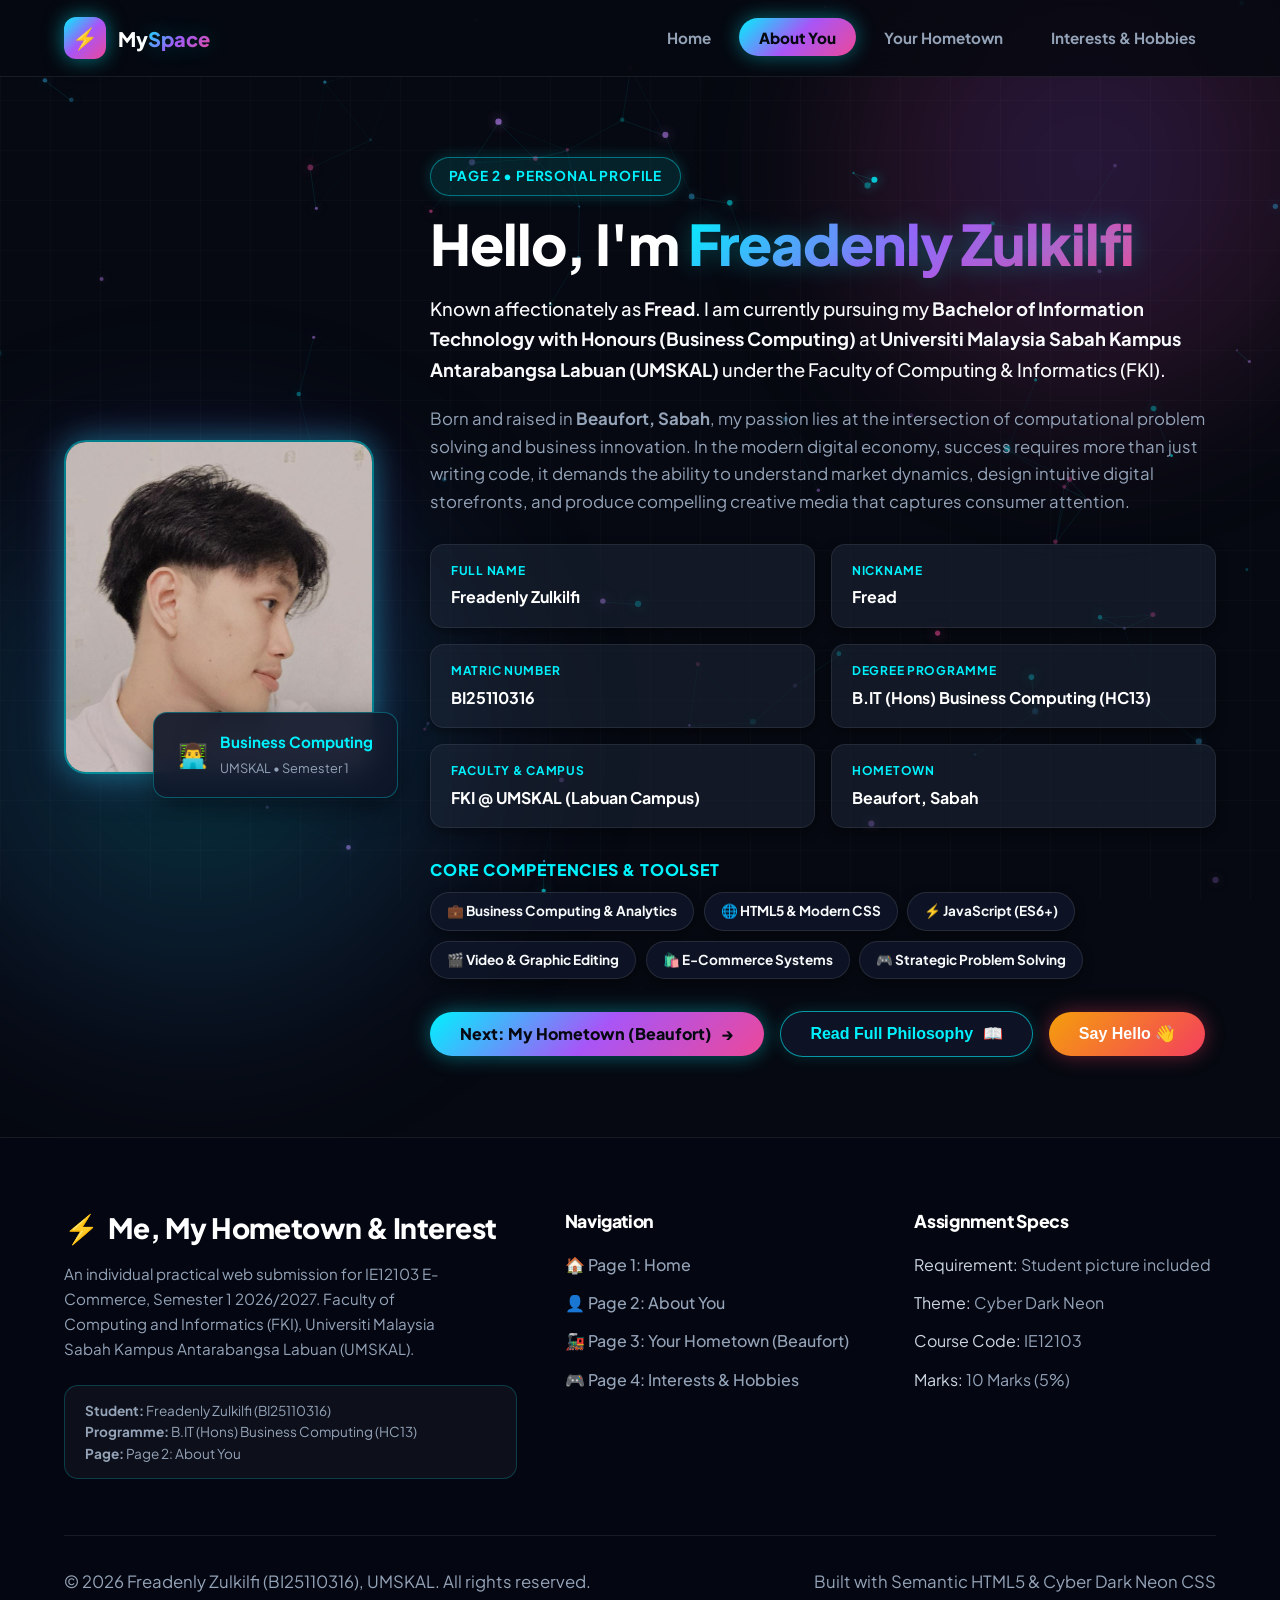
==== commit eee6595d: "refactor: remove Practical Activity 2 section and Milestones timeline for a cleaner layout" ====
--- a/about.html
+++ b/about.html
@@ -123,55 +123,6 @@
         </div>
       </div>
     </section>
-
-    <!-- Academic Pathway at UMSKAL -->
-    <section class="section">
-      <div class="container">
-        <div class="section-header">
-          <span class="badge badge-coral">Milestones</span>
-          <h2>My Growth & <span class="text-gradient">Learning Pathway</span></h2>
-          <p>Key academic checkpoints in Business Computing at UMSKAL.</p>
-        </div>
-
-        <div class="timeline">
-          <div class="timeline-item">
-            <div class="timeline-icon">1</div>
-            <div class="timeline-card">
-              <div class="year">Foundation & Enrolment</div>
-              <h4>Commenced Business Computing at UMSKAL</h4>
-              <p>Began my degree in Bachelor of Information Technology with Honours (Business Computing), combining enterprise management systems with software logic.</p>
-            </div>
-          </div>
-
-          <div class="timeline-item">
-            <div class="timeline-icon">2</div>
-            <div class="timeline-card">
-              <div class="year">Practical Activity 1</div>
-              <h4>Graphic Design & AI Enhanced Visuals</h4>
-              <p>Designed sustainable e-commerce promotional concepts focused on green logistics, eco packaging, and generative design techniques.</p>
-            </div>
-          </div>
-
-          <div class="timeline-item">
-            <div class="timeline-icon">3</div>
-            <div class="timeline-card">
-              <div class="year">Practical Activity 2</div>
-              <h4>Frontend Web Development & Architecture</h4>
-              <p>Engineered a multipage interactive web application implementing responsive design, UX clarity, and personal branding for IE12103.</p>
-            </div>
-          </div>
-
-          <div class="timeline-item">
-            <div class="timeline-icon">4</div>
-            <div class="timeline-card">
-              <div class="year">Future Horizon</div>
-              <h4>Digital Enterprise Innovation in Borneo</h4>
-              <p>Aspiring to leverage business computing to develop digital commerce solutions that help local Sabah and Labuan enterprises thrive online.</p>
-            </div>
-          </div>
-        </div>
-      </div>
-    </section>
   </main>
 
   <!-- Interactive Modal for Full Philosophy -->
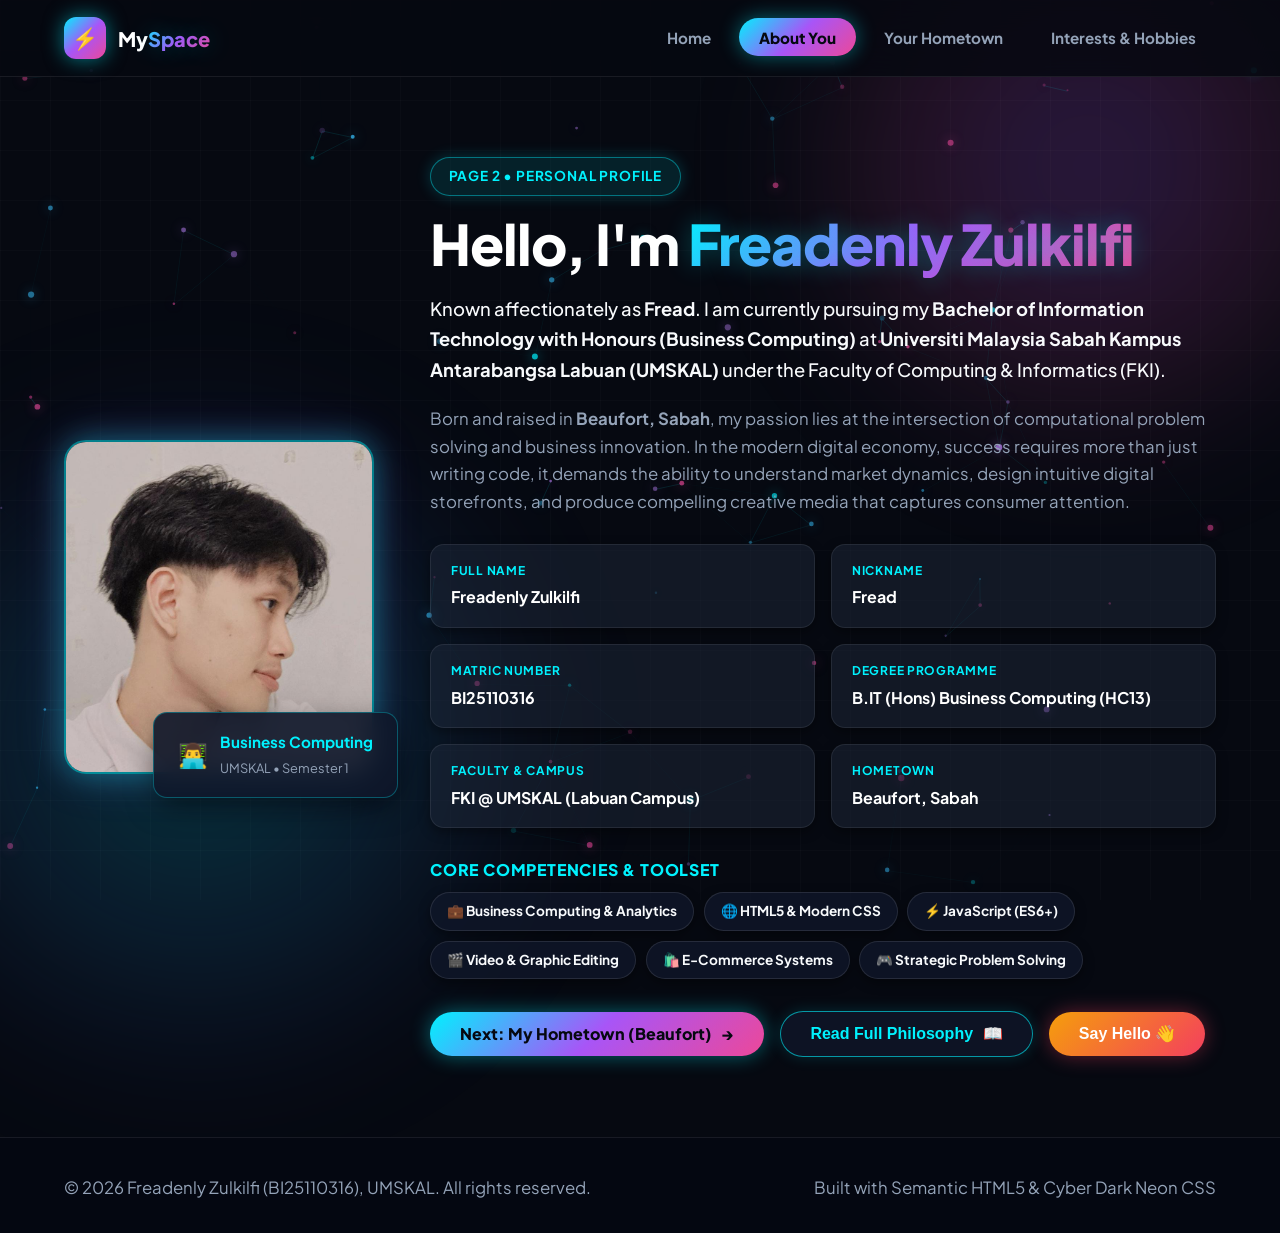
==== commit 7bdc38ee: "refactor: remove entire coursework footer-grid section across all pages for a clean modern footer" ====
--- a/about.html
+++ b/about.html
@@ -147,42 +147,7 @@
   <!-- Global Footer -->
   <footer class="site-footer">
     <div class="container">
-      <div class="footer-grid">
-        <div class="footer-brand">
-          <h3><span>⚡</span> Me, My Hometown & Interest</h3>
-          <p>
-            An individual practical web submission for IE12103 E-Commerce, Semester 1 2026/2027. 
-            Faculty of Computing and Informatics (FKI), Universiti Malaysia Sabah Kampus Antarabangsa Labuan (UMSKAL).
-          </p>
-          <div class="footer-meta-pill">
-            <strong>Student:</strong> Freadenly Zulkilfi (BI25110316)<br>
-            <strong>Programme:</strong> B.IT (Hons) Business Computing (HC13)<br>
-            <strong>Page:</strong> Page 2: About You
-          </div>
-        </div>
-
-        <div class="footer-col">
-          <h4>Navigation</h4>
-          <ul class="footer-links">
-            <li><a href="index.html">🏠 Page 1: Home</a></li>
-            <li><a href="about.html">👤 Page 2: About You</a></li>
-            <li><a href="hometown.html">🚂 Page 3: Your Hometown (Beaufort)</a></li>
-            <li><a href="hobbies.html">🎮 Page 4: Interests & Hobbies</a></li>
-          </ul>
-        </div>
-
-        <div class="footer-col">
-          <h4>Assignment Specs</h4>
-          <ul class="footer-links">
-            <li><span style="color:#cbd5e1;">Requirement:</span> Student picture included</li>
-            <li><span style="color:#cbd5e1;">Theme:</span> Cyber Dark Neon</li>
-            <li><span style="color:#cbd5e1;">Course Code:</span> IE12103</li>
-            <li><span style="color:#cbd5e1;">Marks:</span> 10 Marks (5%)</li>
-          </ul>
-        </div>
-      </div>
-
-      <div class="footer-bottom">
+      <div class="footer-bottom" style="border-top: none; padding-top: 0;">
         <p>&copy; 2026 Freadenly Zulkilfi (BI25110316), UMSKAL. All rights reserved.</p>
         <p>Built with Semantic HTML5 & Cyber Dark Neon CSS</p>
       </div>
--- a/css/styles.css
+++ b/css/styles.css
@@ -1205,7 +1205,7 @@
   margin-top: auto;
   background: #040711;
   color: #94a3b8;
-  padding: 4.5rem 0 2rem;
+  padding: 2.25rem 0 2rem;
   border-top: 1px solid rgba(255, 255, 255, 0.08);
 }
 
@@ -1501,15 +1501,15 @@
     gap: 1.25rem !important;
   }
 
-  /* About You Print Rules */
+  /* About You Print Rules (Single Page Fit) */
   .about-hero {
-    grid-template-columns: 200px 1fr !important;
-    gap: 1.5rem !important;
+    grid-template-columns: 180px 1fr !important;
+    gap: 1.25rem !important;
     align-items: flex-start !important;
   }
 
   .about-photo-wrapper {
-    max-width: 200px !important;
+    max-width: 180px !important;
   }
 
   .about-photo-frame {
@@ -1518,8 +1518,19 @@
   }
 
   .about-photo-frame img {
-    height: 220px !important;
+    height: 200px !important;
     object-fit: cover !important;
+  }
+
+  .about-info-content h1 {
+    font-size: 1.8rem !important;
+    margin: 0.35rem 0 0.5rem !important;
+  }
+
+  .about-info-content p {
+    font-size: 0.86rem !important;
+    line-height: 1.5 !important;
+    margin-bottom: 0.6rem !important;
   }
 
   .about-badge-card {
@@ -1528,17 +1539,32 @@
 
   .info-pills {
     grid-template-columns: repeat(2, 1fr) !important;
-    gap: 0.5rem !important;
-    margin: 1rem 0 !important;
+    gap: 0.4rem !important;
+    margin: 0.6rem 0 !important;
   }
 
   .info-pill-item {
-    padding: 0.5rem 0.75rem !important;
+    padding: 0.35rem 0.65rem !important;
     background: #1e293b !important;
   }
 
+  .info-pill-item .label {
+    font-size: 0.68rem !important;
+    margin-bottom: 0.1rem !important;
+  }
+
   .info-pill-item .value {
-    font-size: 0.9rem !important;
+    font-size: 0.82rem !important;
+  }
+
+  .skill-tag {
+    padding: 0.25rem 0.65rem !important;
+    font-size: 0.75rem !important;
+  }
+
+  .btn {
+    padding: 0.45rem 1rem !important;
+    font-size: 0.82rem !important;
   }
 
   .timeline {
@@ -1589,18 +1615,12 @@
   .site-footer {
     break-inside: avoid !important;
     page-break-inside: avoid !important;
-    padding: 2rem 0 1rem !important;
+    padding: 1.25rem 0 !important;
     background: #030712 !important;
     -webkit-print-color-adjust: exact !important;
     print-color-adjust: exact !important;
   }
 
-  .footer-grid {
-    grid-template-columns: 1.4fr 1fr 1fr !important;
-    gap: 1.5rem !important;
-    margin-bottom: 1.5rem !important;
-  }
-
   .modal-overlay, .toast-notice {
     display: none !important;
   }
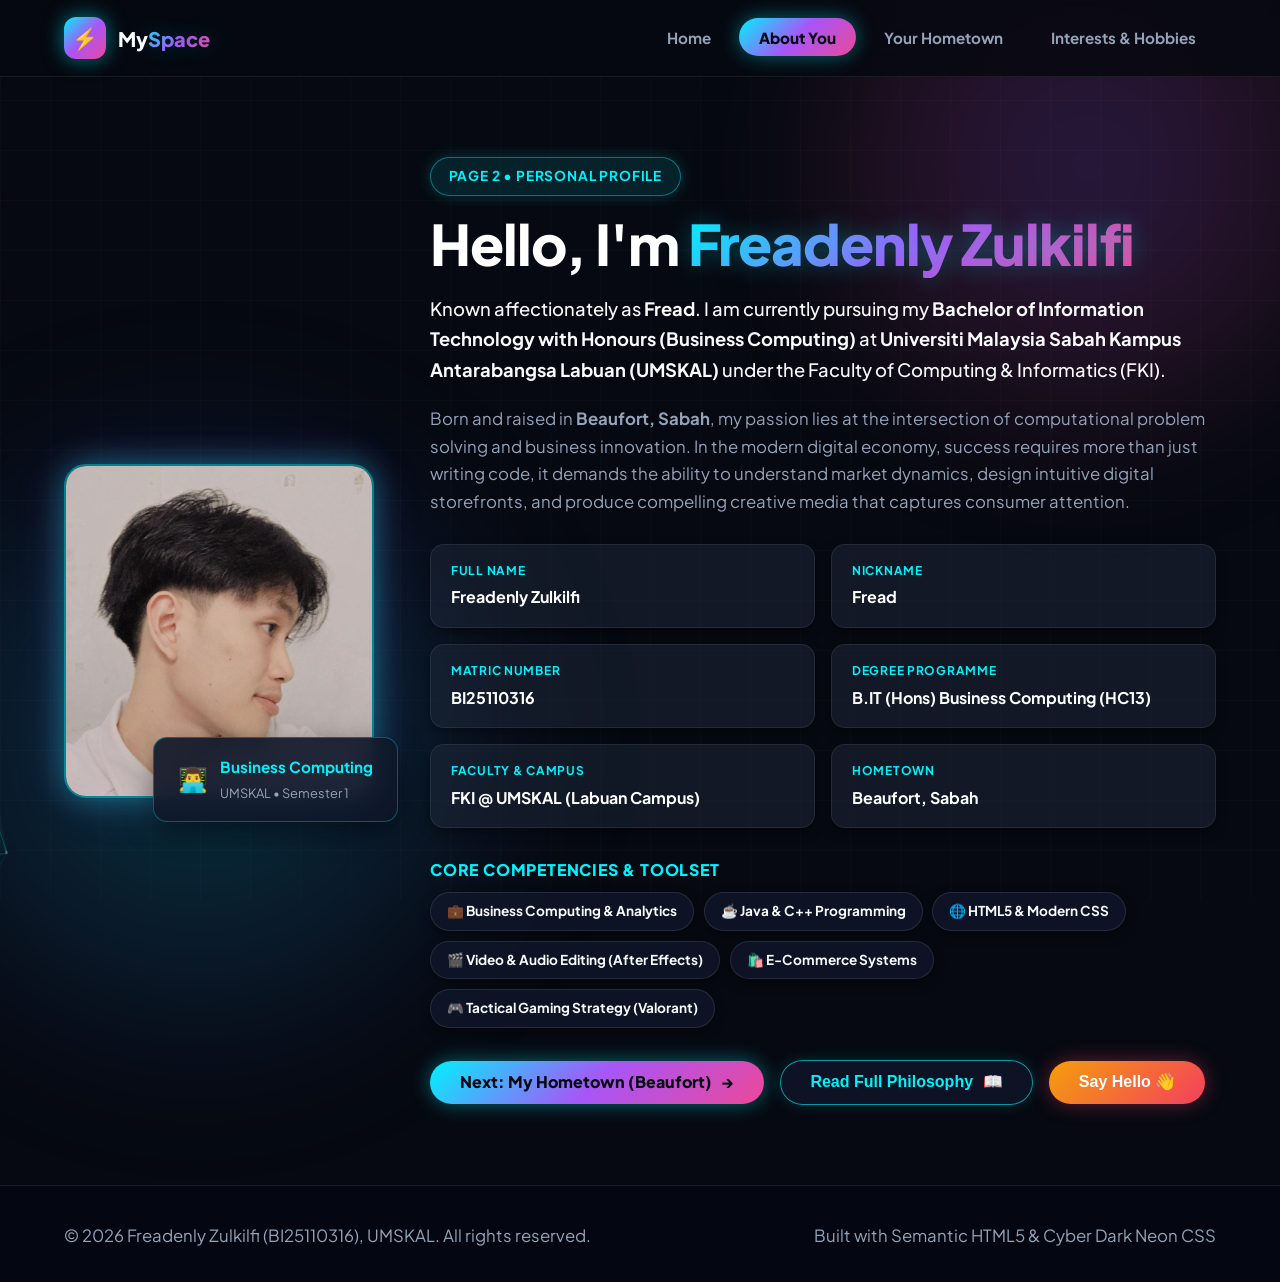
==== commit 281e8b8a: "feat(hobbies): update to Valorant (PC & Mobile), Java/C++ coding, and After Effects video & audio ed" ====
--- a/about.html
+++ b/about.html
@@ -98,11 +98,11 @@
             <h4 style="font-size: 1rem; text-transform: uppercase; letter-spacing: 0.05em; color: var(--neon-cyan); margin-bottom: 0.5rem;">Core Competencies & Toolset</h4>
             <div class="skills-tags">
               <span class="skill-tag">💼 Business Computing & Analytics</span>
+              <span class="skill-tag">☕ Java & C++ Programming</span>
               <span class="skill-tag">🌐 HTML5 & Modern CSS</span>
-              <span class="skill-tag">⚡ JavaScript (ES6+)</span>
-              <span class="skill-tag">🎬 Video & Graphic Editing</span>
+              <span class="skill-tag">🎬 Video & Audio Editing (After Effects)</span>
               <span class="skill-tag">🛍️ E-Commerce Systems</span>
-              <span class="skill-tag">🎮 Strategic Problem Solving</span>
+              <span class="skill-tag">🎮 Tactical Gaming Strategy (Valorant)</span>
             </div>
           </div>
 
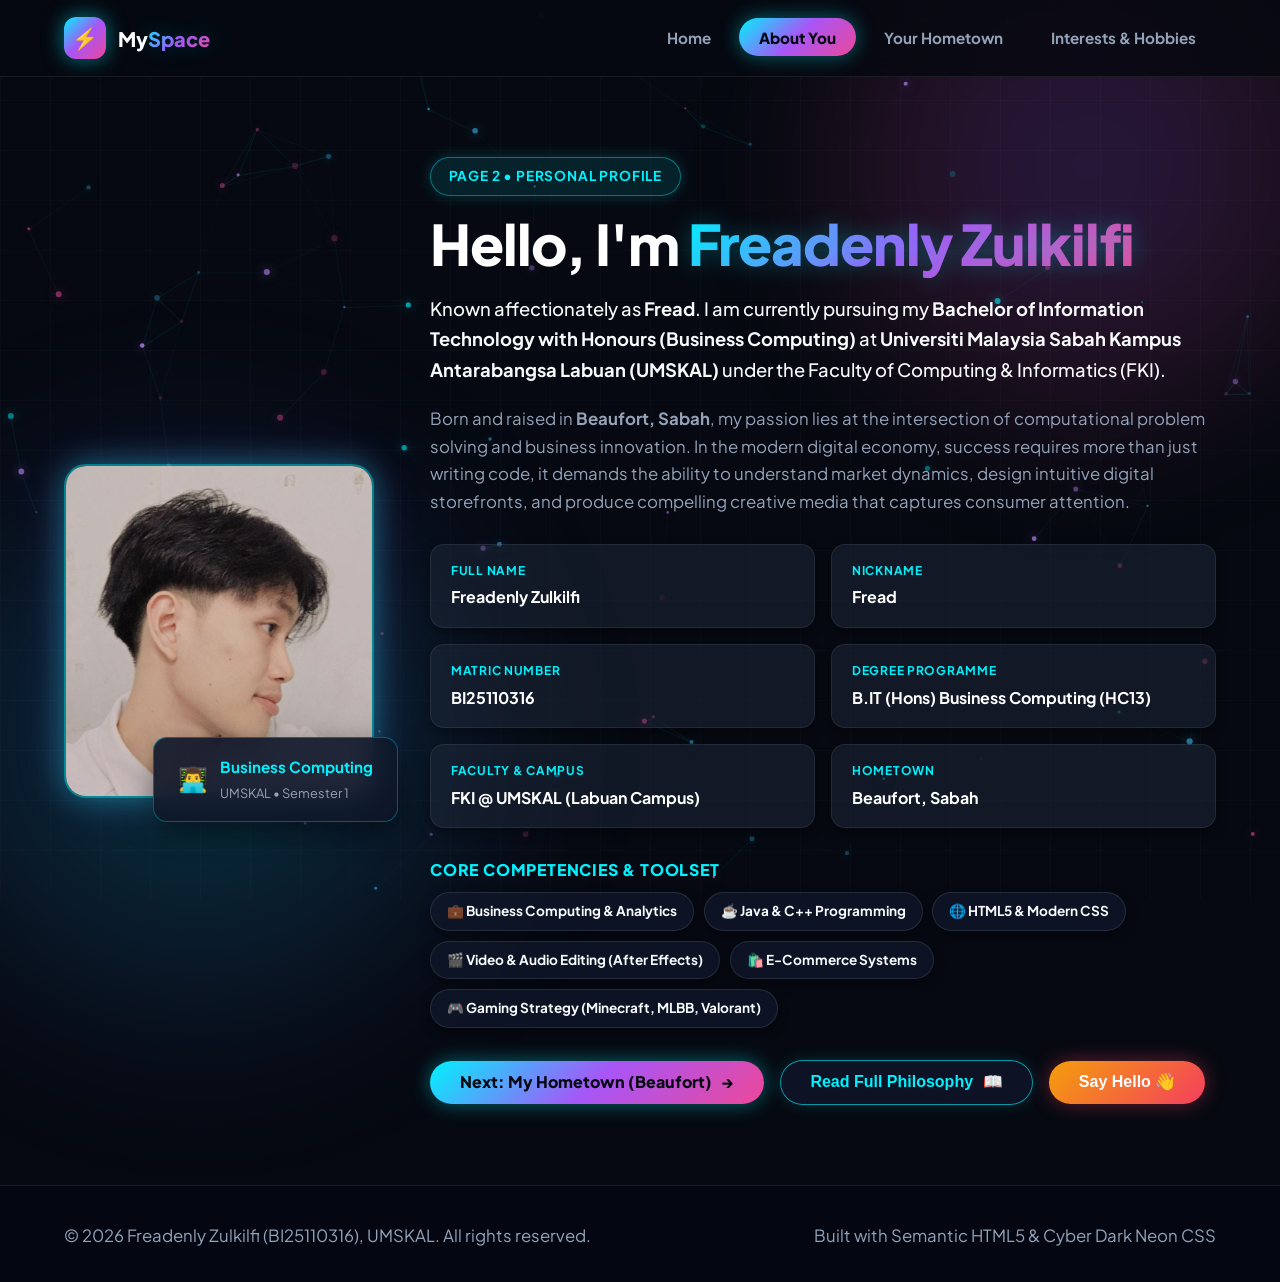
==== commit 0243e923: "feat(gaming): expand gaming to Minecraft, Mobile Legends & Valorant with neon gaming vibes image" ====
--- a/about.html
+++ b/about.html
@@ -102,7 +102,7 @@
               <span class="skill-tag">🌐 HTML5 & Modern CSS</span>
               <span class="skill-tag">🎬 Video & Audio Editing (After Effects)</span>
               <span class="skill-tag">🛍️ E-Commerce Systems</span>
-              <span class="skill-tag">🎮 Tactical Gaming Strategy (Valorant)</span>
+              <span class="skill-tag">🎮 Gaming Strategy (Minecraft, MLBB, Valorant)</span>
             </div>
           </div>
 
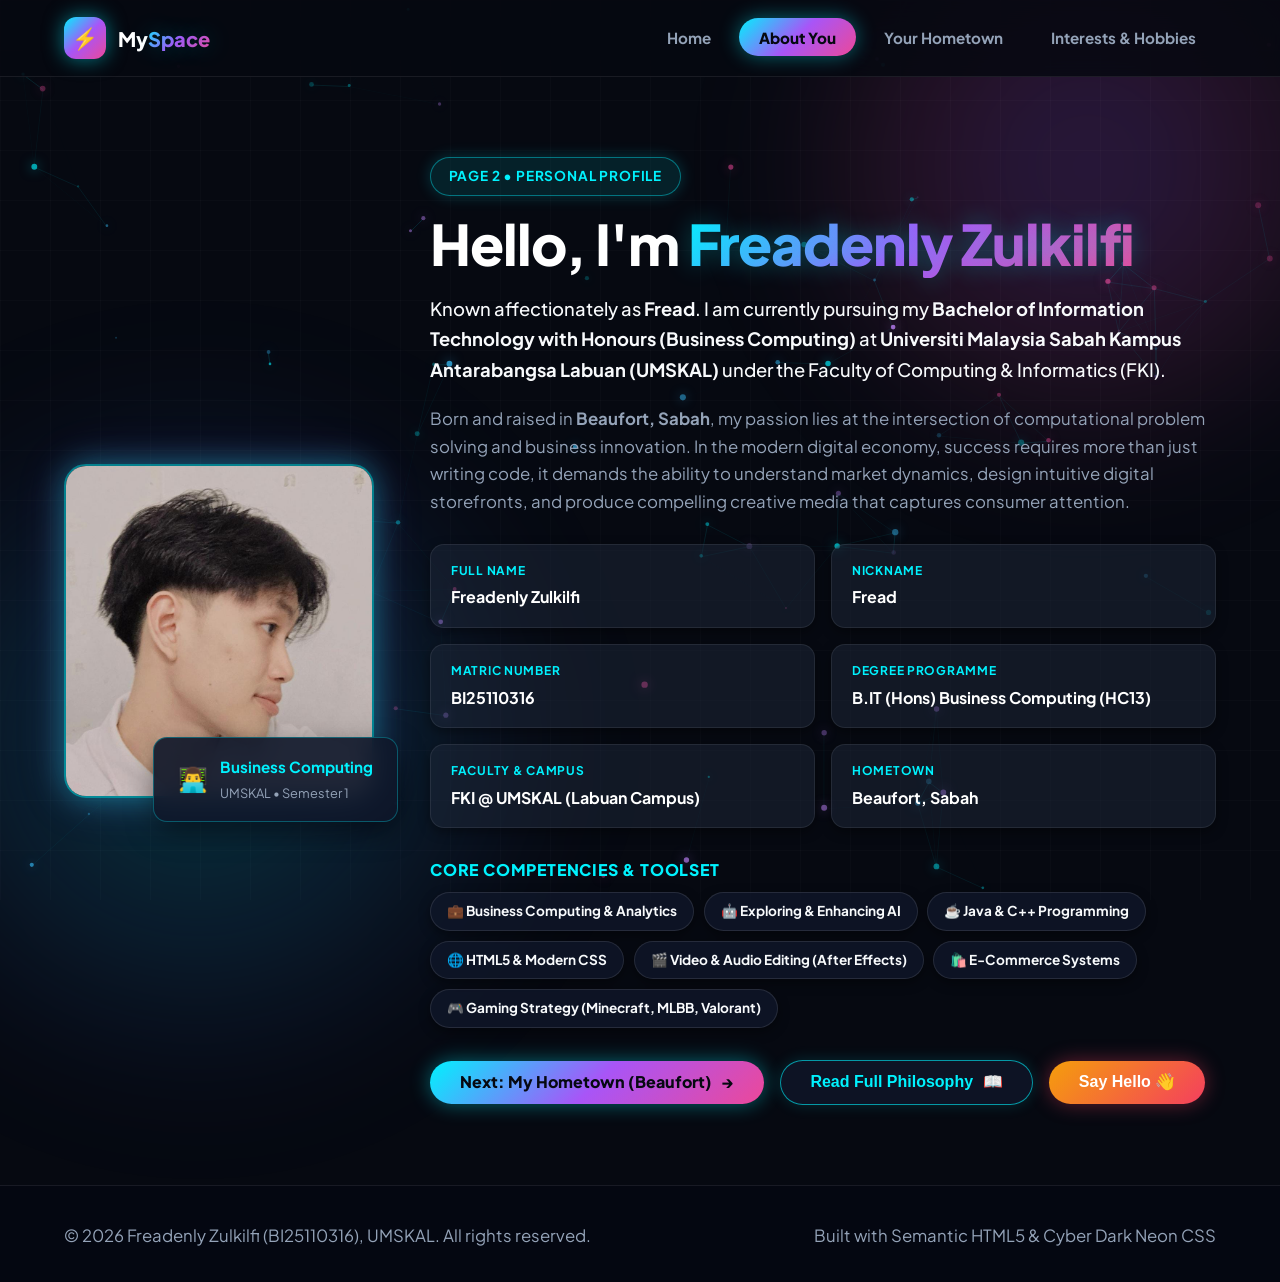
==== commit 1a082e28: "feat(hobbies): add 4th hobby Exploring & Enhancing AI with interactive modal, filter and visuals" ====
--- a/about.html
+++ b/about.html
@@ -98,6 +98,7 @@
             <h4 style="font-size: 1rem; text-transform: uppercase; letter-spacing: 0.05em; color: var(--neon-cyan); margin-bottom: 0.5rem;">Core Competencies & Toolset</h4>
             <div class="skills-tags">
               <span class="skill-tag">💼 Business Computing & Analytics</span>
+              <span class="skill-tag">🤖 Exploring & Enhancing AI</span>
               <span class="skill-tag">☕ Java & C++ Programming</span>
               <span class="skill-tag">🌐 HTML5 & Modern CSS</span>
               <span class="skill-tag">🎬 Video & Audio Editing (After Effects)</span>
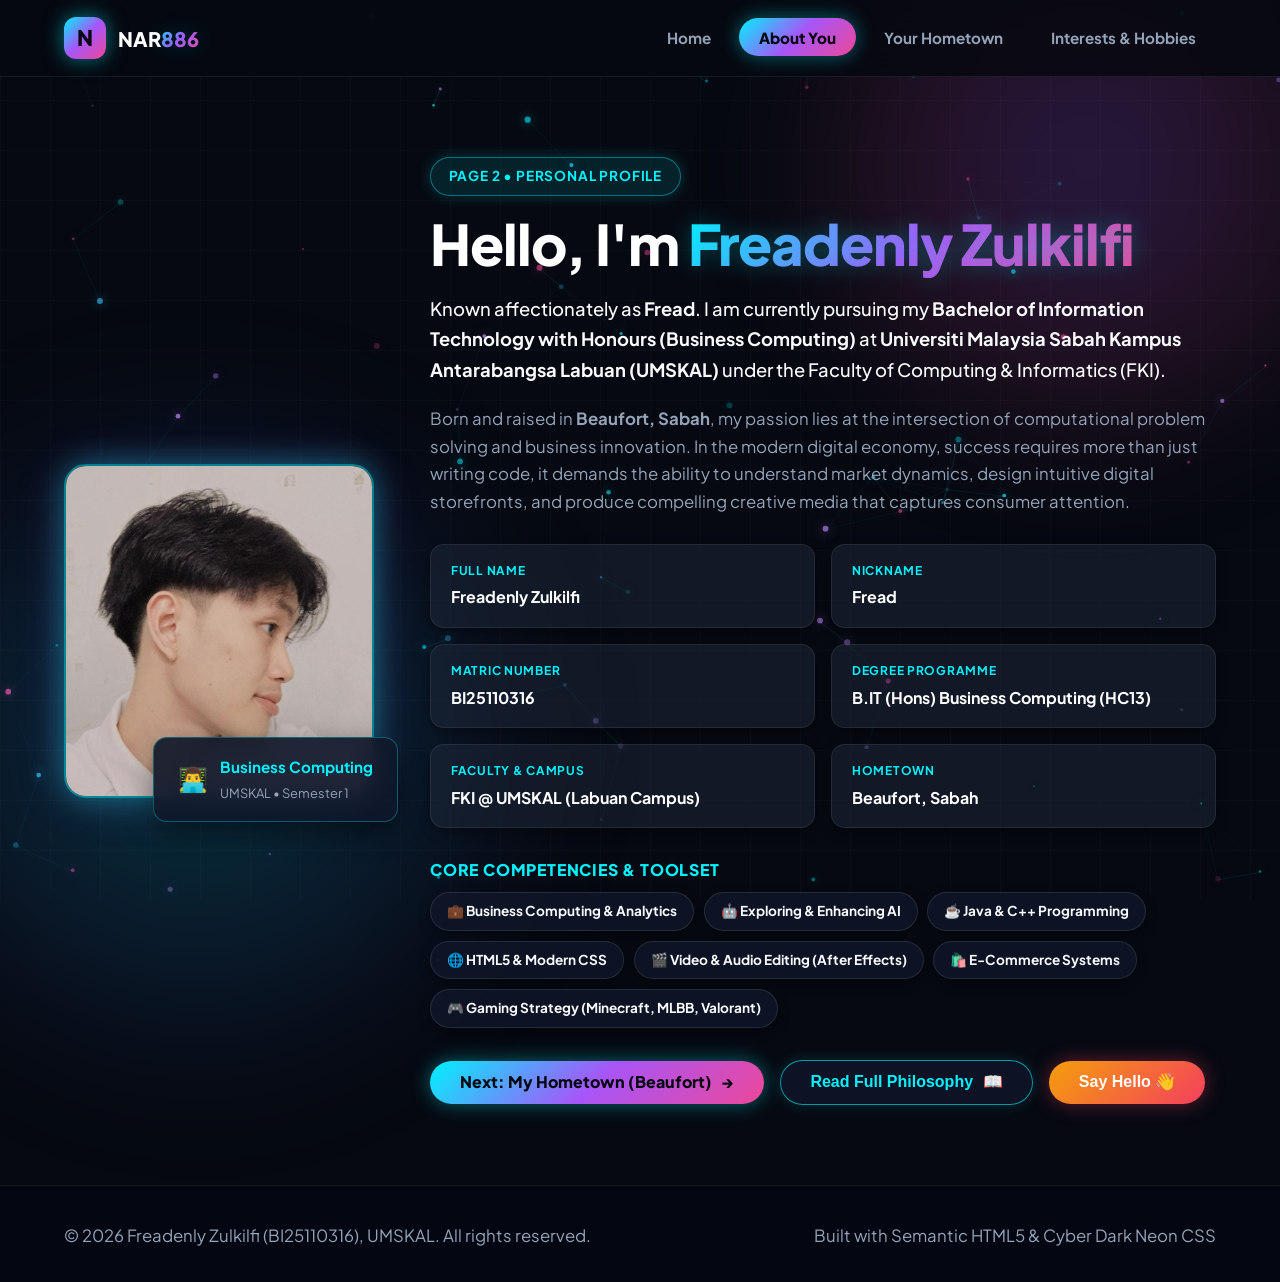
==== commit e87afc70: "style(brand): update navbar logo icon to N and brand name to NAR886 across all pages" ====
--- a/about.html
+++ b/about.html
@@ -17,8 +17,8 @@
   <header class="site-header">
     <div class="container navbar">
       <a href="index.html" class="brand-logo">
-        <span class="logo-icon">⚡</span>
-        <span>My<span class="text-gradient">Space</span></span>
+        <span class="logo-icon">N</span>
+        <span>NAR<span class="text-gradient">886</span></span>
       </a>
 
       <button class="mobile-menu-btn" id="mobileMenuBtn" aria-label="Toggle navigation">☰</button>
--- a/css/styles.css
+++ b/css/styles.css
@@ -415,7 +415,9 @@
   align-items: center;
   justify-content: center;
   color: #060911;
-  font-size: 1.3rem;
+  font-size: 1.35rem;
+  font-weight: 800;
+  font-family: var(--font-heading);
   box-shadow: 0 0 20px rgba(0, 242, 254, 0.5);
 }
 
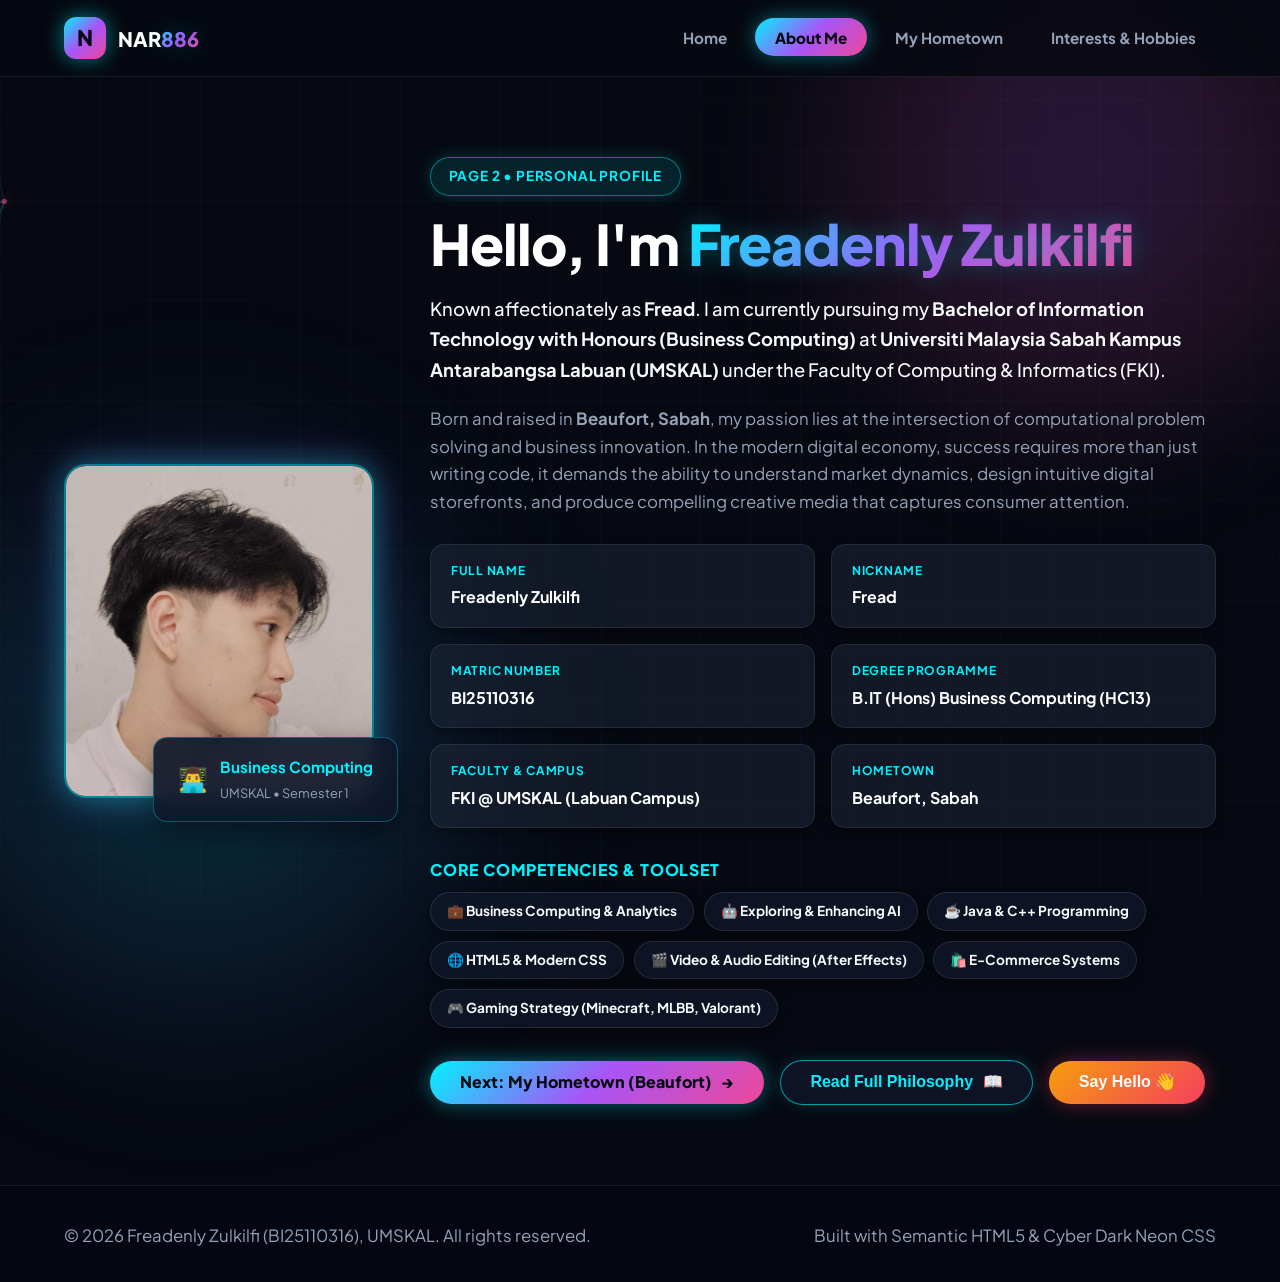
==== commit 44f367b1: "refactor(copy): change all instances of 'About You' to 'About Me' and 'Your Hometown' to 'My Hometow" ====
--- a/about.html
+++ b/about.html
@@ -3,7 +3,7 @@
 <head>
   <meta charset="UTF-8">
   <meta name="viewport" content="width=device-width, initial-scale=1.0">
-  <title>About You | Me, My Hometown and Interest: IE12103</title>
+  <title>About Me | Me, My Hometown and Interest: IE12103</title>
   <link rel="stylesheet" href="css/styles.css">
   <link rel="preconnect" href="https://fonts.googleapis.com">
   <link rel="preconnect" href="https://fonts.gstatic.com" crossorigin>
@@ -25,15 +25,15 @@
 
       <ul class="nav-links" id="navLinks">
         <li><a href="index.html" class="nav-link">Home</a></li>
-        <li><a href="about.html" class="nav-link active">About You</a></li>
-        <li><a href="hometown.html" class="nav-link">Your Hometown</a></li>
+        <li><a href="about.html" class="nav-link active">About Me</a></li>
+        <li><a href="hometown.html" class="nav-link">My Hometown</a></li>
         <li><a href="hobbies.html" class="nav-link">Interests & Hobbies</a></li>
       </ul>
     </div>
   </header>
 
   <main>
-    <!-- About You Hero Section -->
+    <!-- About Me Hero Section -->
     <section class="section">
       <div class="container about-hero">
         <!-- Student Photo (Explicit Rubric Requirement) -->
@@ -139,7 +139,7 @@
         As a Business Computing student at UMSKAL, I believe that building exceptional e-commerce platforms is about fusing efficient technical code with compelling visual design and intuitive user flows.
       </p>
       <div class="btn-group">
-        <a href="hometown.html" class="btn btn-primary btn-sm">Proceed to Hometown Page</a>
+        <a href="hometown.html" class="btn btn-primary btn-sm">Proceed to My Hometown Page</a>
         <button class="btn btn-secondary btn-sm" data-modal-close>Close</button>
       </div>
     </div>
